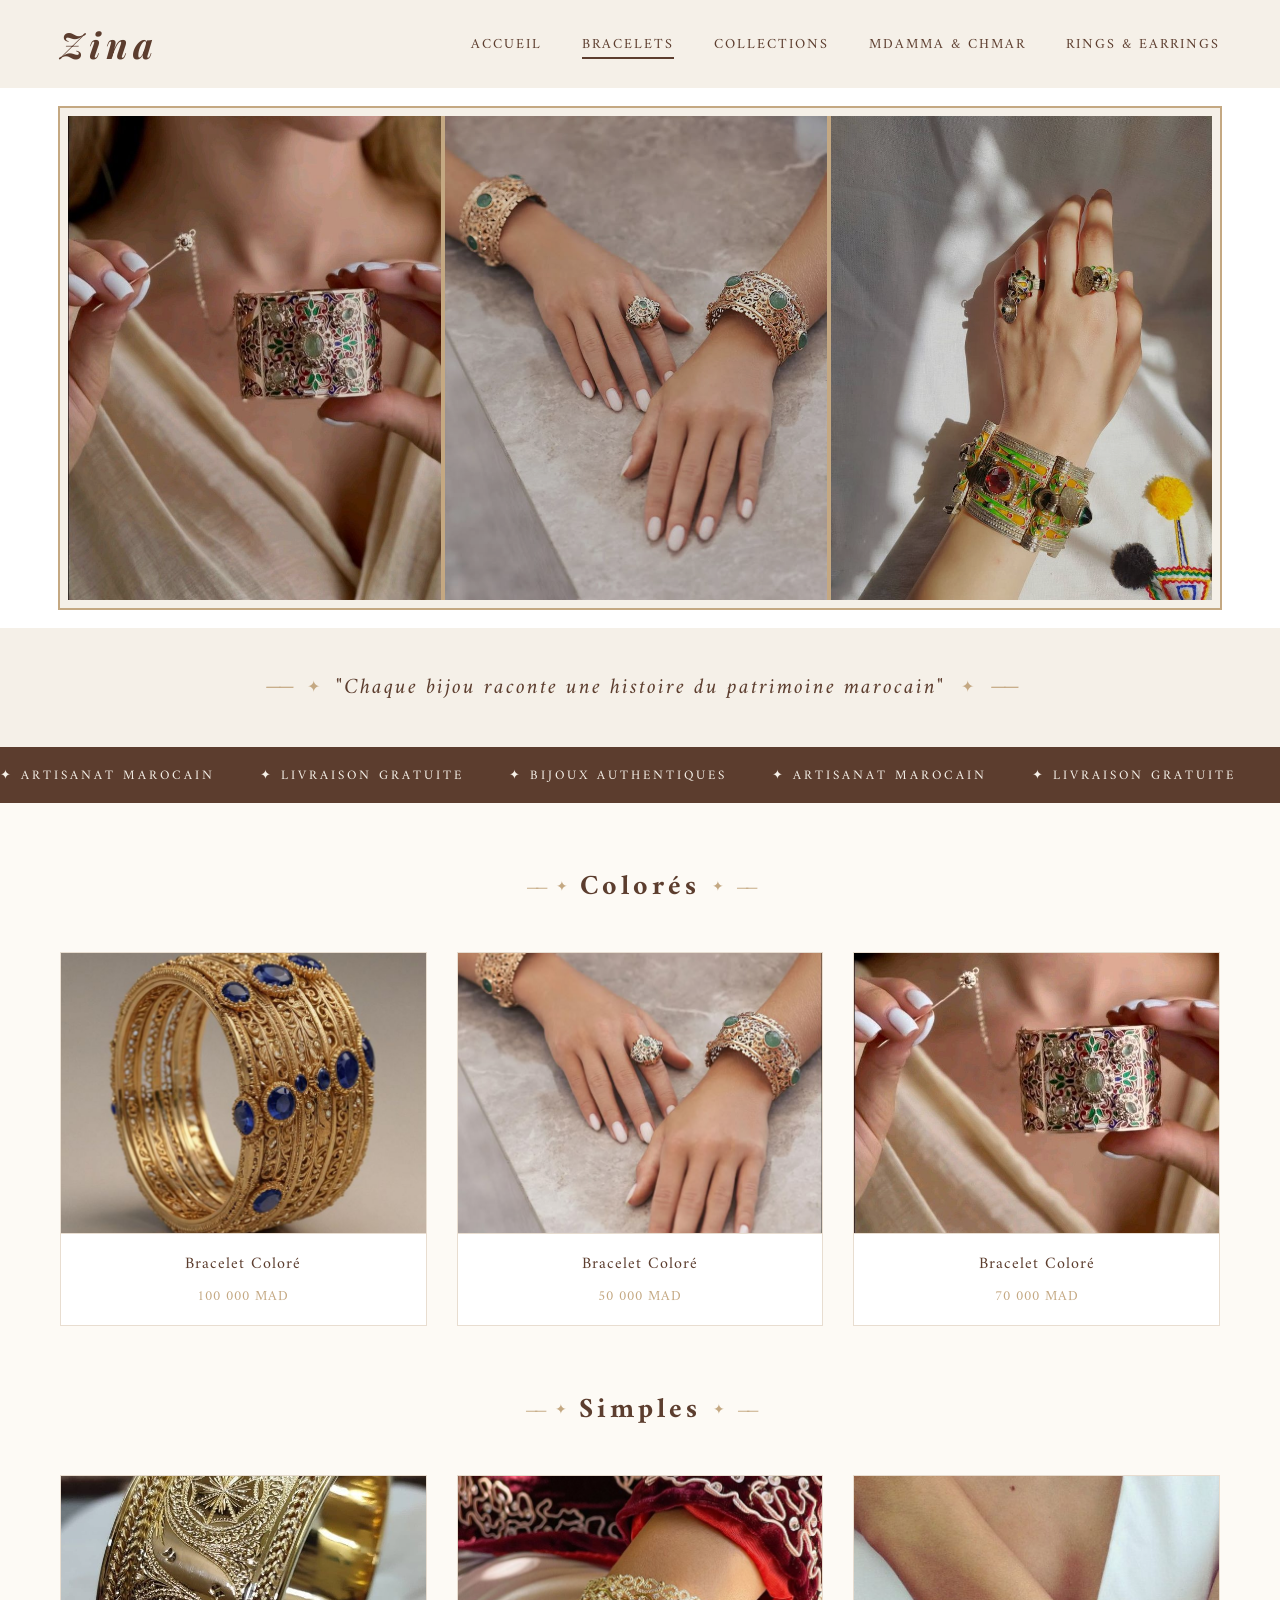
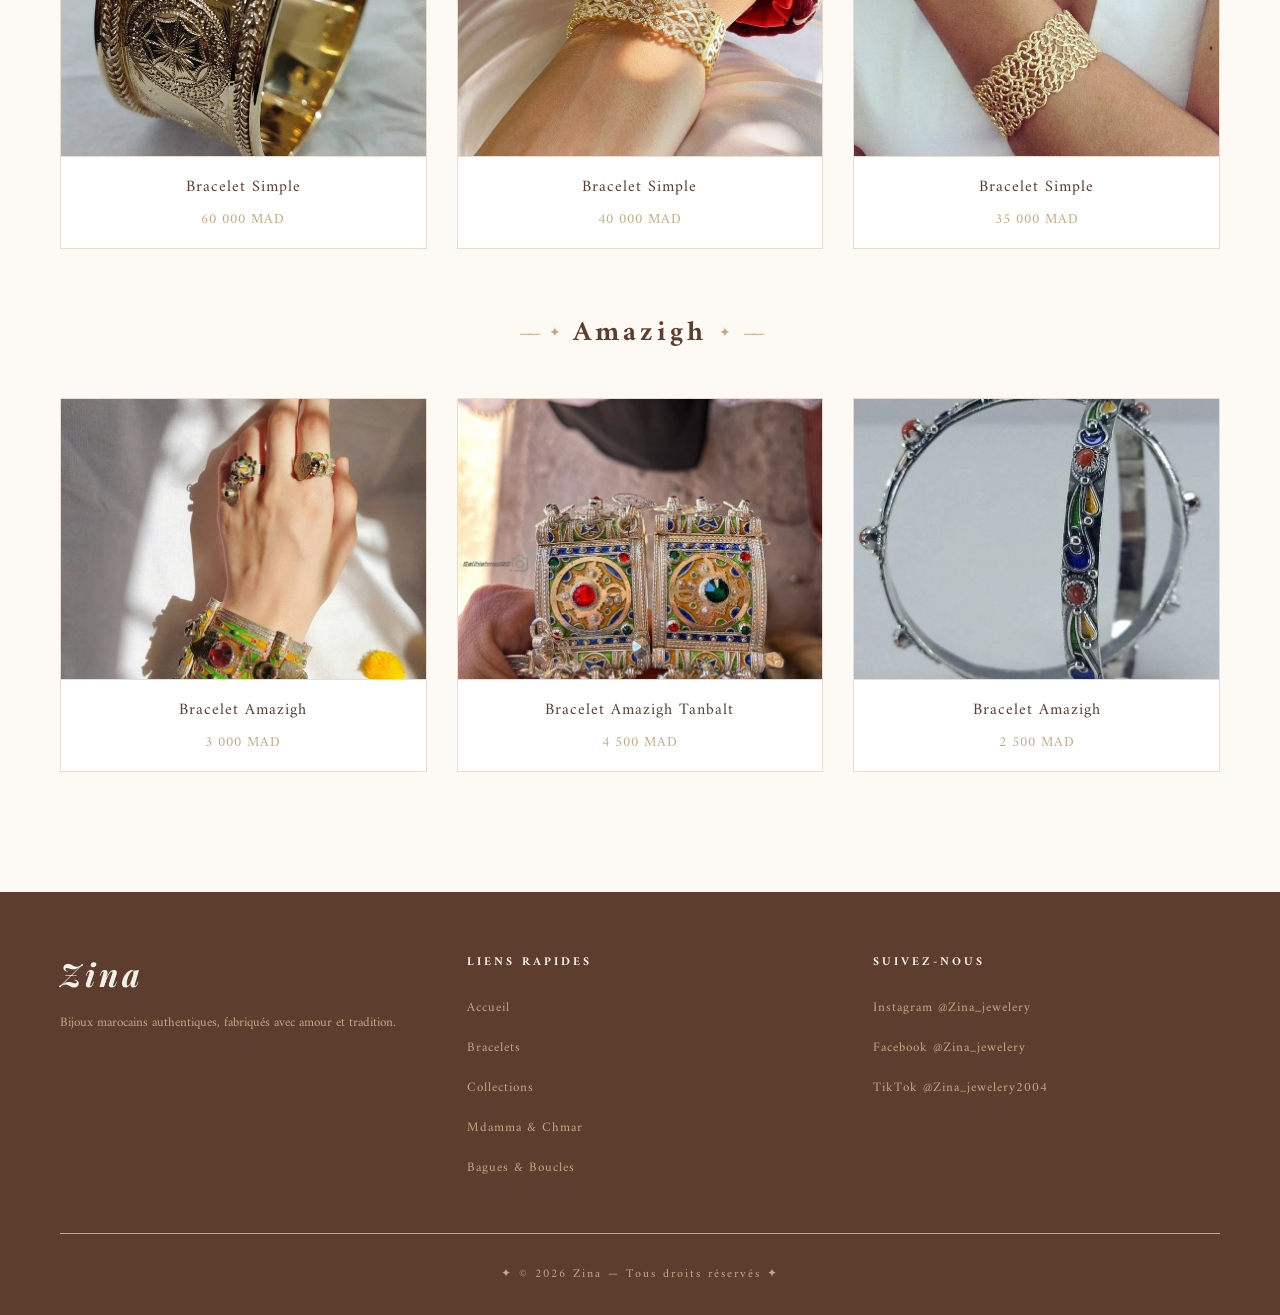
==== bracelets.html @ da48eedc "le javaScript ds un fishier et histoire modifiee" ====
<!DOCTYPE html>
<!-- langue de la page définie en français -->
<html lang="fr">
<head>
  <meta charset="UTF-8">
  <!-- permet à la page de s'adapter à la taille de l'écran -->
  <meta name="viewport" content="width=device-width, initial-scale=1.0">
  <title>Zina - Bracelets</title>

  <!-- ============================================
       GOOGLE FONTS
       on charge deux polices depuis internet :
       - Playfair Display : utilisée pour le logo "Zina" et les titres luxe
       - Amiri : utilisée pour les textes arabesques et citations
       doit être AVANT le style pour que les polices soient disponibles
  ============================================ -->
  <link href="https://fonts.googleapis.com/css2?family=Playfair+Display:ital@1&family=Amiri&display=swap" rel="stylesheet">
  <link rel="stylesheet" href="styles.css">
  <script src="JSShared.js"></script>
</head>

<body>

  <!-- ============================================
       HEADER - barre de navigation en haut
  ============================================ -->
  <header>
    <div class="logo">
      <h1>Zina</h1>
    </div>
    <nav>
      <ul>
        <li><a href="home.html">Accueil</a></li>
        <!-- class="active" souligne le lien de la page actuelle -->
        <li><a href="bracelets.html" class="active">Bracelets</a></li>
        <li><a href="sets.html">Collections</a></li>
        <li><a href="mdamma.html">Mdamma & Chmar</a></li>
        <li><a href="Rings&Earrings.html">Rings & Earrings</a></li>
      </ul>
    </nav>
  </header>

  <main>
    <!-- ============================================
         HERO - les 3 images côte à côte en bannière
    ============================================ -->
    <section class="hero">
      <img src="picsUsed/dblij1.jpg" alt="Bracelets dorés">
      <img src="picsUsed/Rafinity.jpg" alt="Bracelet émeraude">
      <img src="picsUsed/amazigh.jpg" alt="Bracelet coloré">
    </section>

    <!-- ============================================
         CITATION - texte élégant sous le hero
         structure : —— ✦ texte ✦ ——
    ============================================ -->
    <div class="citation">
      <span class="citation-ligne">——</span>
      <span class="citation-ornement">✦</span>
      <p class="citation-texte">"Chaque bijou raconte une histoire du patrimoine marocain"</p>
      <span class="citation-ornement">✦</span>
      <span class="citation-ligne">——</span>
    </div>

    <!-- ============================================
         BANDE DÉFILANTE - texte animé automatiquement
         le texte est répété 3 fois pour que la bande
         ne soit jamais vide pendant le défilement
    ============================================ -->
    <div class="bande">
      <div class="bande-contenu">
        <span>✦ Artisanat Marocain</span>
        <span>✦ Livraison Gratuite</span>
        <span>✦ Bijoux Authentiques</span>
        <span>✦ Artisanat Marocain</span>
        <span>✦ Livraison Gratuite</span>
        <span>✦ Bijoux Authentiques</span>
        <span>✦ Artisanat Marocain</span>
        <span>✦ Livraison Gratuite</span>
        <span>✦ Bijoux Authentiques</span>
      </div>
    </div>

    <!-- ============================================
         SECTION PRODUITS - grille de 3 catégories
    ============================================ -->
    <section class="produits">

      <!-- ==================
           CATEGORIE 1 - Colorés
      =================== -->
      <div class="categorie">
        <div class="categorie-titre">
          <span class="titre-ligne">——</span>
          <span class="titre-ornement">✦</span>
          <h2>Colorés</h2>
          <span class="titre-ornement">✦</span>
          <span class="titre-ligne">——</span>
        </div>
        <div class="grille">

          <!-- carte 1 : onclick appelle ouvrirModal() avec
               image, nom, prix, description, matière -->
          <div class="carte" onclick="ouvrirModal('picsUsed/dblijzrak.jpg', 'Bracelet Coloré', '100 000 MAD', 'Bracelet marocain traditionnel en or, orné de pierres colorées, fabriqué à la main par des artisans marocains.', 'Or 18K & Saphir')">
            <div class="carte-img-wrapper">
              <img src="picsUsed/dblijzrak.jpg" alt="Bracelet doré coloré">
              <!-- bouton caché qui apparaît au hover via CSS -->
              <button class="carte-btn" onclick="event.stopPropagation(); afficherNotification()">Ajouter au panier</button>
            </div>
            <div class="carte-info">
              <p class="carte-nom">Bracelet Coloré</p>
              <p class="carte-prix">100 000 MAD</p>
            </div>
          </div>

          <!-- carte 2 -->
          <div class="carte" onclick="ouvrirModal('picsUsed/Rafinity.jpg', 'Bracelet Coloré', '50 000 MAD', 'Bracelet raffiné aux couleurs vives, inspiré des traditions berbères du Maroc.', 'Or 18K & Saphir')">
            <div class="carte-img-wrapper">
              <img src="picsUsed/Rafinity.jpg" alt="Bracelet doré coloré">
              <button class="carte-btn" onclick="event.stopPropagation(); afficherNotification()">Ajouter au panier</button>
            </div>
            <div class="carte-info">
              <p class="carte-nom">Bracelet Coloré</p>
              <p class="carte-prix">50 000 MAD</p>
            </div>
          </div>

          <!-- carte 3 -->
          <div class="carte" onclick="ouvrirModal('picsUsed/dblij1.jpg', 'Bracelet Coloré', '70 000 MAD', 'Bracelet dblij coloré, pièce unique travaillée à la main avec des motifs floraux traditionnels.', 'Or 18K & Saphir')">
            <div class="carte-img-wrapper">
              <img src="picsUsed/dblij1.jpg" alt="Bracelet coloré">
              <button class="carte-btn" onclick="event.stopPropagation(); afficherNotification()">Ajouter au panier</button>
            </div>
            <div class="carte-info">
              <p class="carte-nom">Bracelet Coloré</p>
              <p class="carte-prix">70 000 MAD</p>
            </div>
          </div>

        </div>
      </div>

      <!-- ==================
           CATEGORIE 2 - Simples
      =================== -->
      <div class="categorie">
        <div class="categorie-titre">
          <span class="titre-ligne">——</span>
          <span class="titre-ornement">✦</span>
          <h2>Simples</h2>
          <span class="titre-ornement">✦</span>
          <span class="titre-ligne">——</span>
        </div>
        <div class="grille">

          <!-- carte 4 -->
          <div class="carte" onclick="ouvrirModal('picsUsed/dblijsfar.jpg', 'Bracelet Simple', '60 000 MAD', 'Bracelet simple en or jaune, élégant et discret, parfait pour toutes les occasions.', 'Or 18K')">
            <div class="carte-img-wrapper">
              <img src="picsUsed/dblijsfar.jpg" alt="Bracelet simple 1">
              <button class="carte-btn" onclick="event.stopPropagation(); afficherNotification()">Ajouter au panier</button>
            </div>
            <div class="carte-info">
              <p class="carte-nom">Bracelet Simple</p>
              <p class="carte-prix">60 000 MAD</p>
            </div>
          </div>

          <!-- carte 5 -->
          <div class="carte" onclick="ouvrirModal('picsUsed/DZ.jpg', 'Bracelet Simple', '40 000 MAD', 'Bracelet fin et raffiné, inspiré du style algéro-marocain traditionnel.', 'Or 18K')">
            <div class="carte-img-wrapper">
              <img src="picsUsed/DZ.jpg" alt="Bracelet simple 2">
              <button class="carte-btn" onclick="event.stopPropagation(); afficherNotification()">Ajouter au panier</button>
            </div>
            <div class="carte-info">
              <p class="carte-nom">Bracelet Simple</p>
              <p class="carte-prix">40 000 MAD</p>
            </div>
          </div>

          <!-- carte 6 -->
          <div class="carte" onclick="ouvrirModal('picsUsed/dblijsimple.jpg', 'Bracelet Simple', '35 000 MAD', 'Bracelet dblij simple, pureté et élégance, fabriqué en or massif.', 'Or 18K')">
            <div class="carte-img-wrapper">
              <img src="picsUsed/dblijsimple.jpg" alt="Bracelet simple 3">
              <button class="carte-btn" onclick="event.stopPropagation(); afficherNotification()">Ajouter au panier</button>
            </div>
            <div class="carte-info">
              <p class="carte-nom">Bracelet Simple</p>
              <p class="carte-prix">35 000 MAD</p>
            </div>
          </div>

        </div>
      </div>

      <!-- ==================
           CATEGORIE 3 - Amazigh
      =================== -->
      <div class="categorie">
        <div class="categorie-titre">
          <span class="titre-ligne">——</span>
          <span class="titre-ornement">✦</span>
          <h2>Amazigh</h2>
          <span class="titre-ornement">✦</span>
          <span class="titre-ligne">——</span>
        </div>
        <div class="grille">

          <!-- carte 7 -->
          <div class="carte" onclick="ouvrirModal('picsUsed/amazigh.jpg', 'Bracelet Amazigh', '3000 MAD', 'Bracelet amazigh authentique, symbole de la culture berbère, orné de gravures traditionnelles.', 'Argent & Corail')">
            <div class="carte-img-wrapper">
              <img src="picsUsed/amazigh.jpg" alt="Bracelet amazigh 1">
              <button class="carte-btn" onclick="event.stopPropagation(); afficherNotification()">Ajouter au panier</button>
            </div>
            <div class="carte-info">
              <p class="carte-nom">Bracelet Amazigh</p>
              <p class="carte-prix">3 000 MAD</p>
            </div>
          </div>

          <!-- carte 8 -->
          <div class="carte" onclick="ouvrirModal('picsUsed/tanbalt.jpg', 'Bracelet Amazigh Tanbalt', '4500 MAD', 'Tanbalt — bracelet berbère ancien, fabriqué en argent massif avec des motifs géométriques amazighs.', 'Argent Massif')">
            <div class="carte-img-wrapper">
              <img src="picsUsed/tanbalt.jpg" alt="Bracelet amazigh 2">
              <button class="carte-btn" onclick="event.stopPropagation(); afficherNotification()">Ajouter au panier</button>
            </div>
            <div class="carte-info">
              <p class="carte-nom">Bracelet Amazigh Tanbalt</p>
              <p class="carte-prix">4 500 MAD</p>
            </div>
          </div>

          <!-- carte 9 -->
          <div class="carte" onclick="ouvrirModal('picsUsed/dblihamazigh.jpg', 'Bracelet Amazigh', '2500 MAD', 'Bracelet dblij amazigh, mélange unique entre le style dblij et les motifs berbères traditionnels.', 'Argent & Or')">
            <div class="carte-img-wrapper">
              <img src="picsUsed/dblihamazigh.jpg" alt="Bracelet amazigh 3">
              <button class="carte-btn" onclick="event.stopPropagation(); afficherNotification()">Ajouter au panier</button>
            </div>
            <div class="carte-info">
              <p class="carte-nom">Bracelet Amazigh</p>
              <p class="carte-prix">2 500 MAD</p>
            </div>
          </div>

        </div>
      </div>

    </section>

  </main>

  <!-- ============================================
       FOOTER - pied de page avec 3 colonnes
  ============================================ -->
  <footer>
    <div class="footer-principal">

      <!-- colonne 1 : logo + description -->
      <div class="footer-col">
        <h3 class="footer-logo">Zina</h3>
        <p class="footer-desc">Bijoux marocains authentiques, fabriqués avec amour et tradition.</p>
      </div>

      <!-- colonne 2 : liens rapides vers les pages -->
      <div class="footer-col">
        <h4 class="footer-titre-col">Liens Rapides</h4>
        <ul class="footer-liens">
          <li><a href="index.html">Accueil</a></li>
          <li><a href="bracelets.html">Bracelets</a></li>
          <li><a href="sets.html">Collections</a></li>
          <li><a href="mdamma.html">Mdamma & Chmar</a></li>
          <li><a href="rings.html">Bagues & Boucles</a></li>
        </ul>
      </div>

      <!-- colonne 3 : réseaux sociaux -->
      <div class="footer-col">
        <h4 class="footer-titre-col">Suivez-Nous</h4>
        <ul class="footer-liens">
          <li><a href="#">Instagram @Zina_jewelery</a></li>
          <li><a href="#">Facebook @Zina_jewelery</a></li>
          <li><a href="#">TikTok @Zina_jewelery2004</a></li>
        </ul>
      </div>

    </div>
    <!-- ligne décorative dorée -->
    <div class="footer-ligne"></div>
    <div class="footer-copyright">
      <p>✦ © 2026 Zina — Tous droits réservés ✦</p>
    </div>
  </footer>

  <!-- ============================================
       MODAL - fenêtre popup détail produit
       clique sur le fond = ferme le modal
       clique sur la boite = ne ferme pas (stopPropagation)
  ============================================ -->
  <div class="modal-fond" id="modal" onclick="fermerModal()">
    <div class="modal-boite" onclick="event.stopPropagation()">

      <!-- bouton fermer en haut à droite -->
      <button class="modal-fermer" onclick="fermerModal()">✕</button>

      <!-- image du produit - src rempli par JavaScript -->
      <div class="modal-img-wrapper">
        <img id="modal-img" src="" alt="produit">
      </div>

      <!-- infos du produit - contenu rempli par JavaScript -->
      <div class="modal-info">
        <h3 id="modal-nom"></h3>
        <div>
          <p class="modal-label">Prix</p>
          <p id="modal-prix"></p>
        </div>
        <div class="modal-about">
          <span></span>
          ✦ À propos de ce bijou ✦
          <span></span>
        </div>
        <p id="modal-desc"></p>
        <p id="modal-matiere"></p>
        <!-- onclick appelle afficherNotification() -->
        <button class="modal-btn" onclick="afficherNotification()">Ajouter au panier</button>
      </div>

    </div>
  </div>

  <!-- ============================================
       BOUTON SCROLL TO TOP
       apparaît quand on descend de 300px
  ============================================ -->
  <button class="scroll-top" id="scrollTop" onclick="allerEnHaut()">↑</button>

  <!-- ============================================
       NOTIFICATION AJOUT AU PANIER
       apparaît quand on clique sur Ajouter au panier
  ============================================ -->
  <div class="notification" id="notification">
    <span>✦ Ajouté au panier avec succès ✦</span>
  </div>

</body>
</html>
---- styles.css ----
/* ============================================
     RESET GLOBAL
     supprime les marges et paddings par défaut
     de tous les navigateurs
  ============================================ */
  * {
    box-sizing: border-box; /* taille des éléments plus logique */
    margin: 0;
    padding: 0;
  }

  /* ============================================
     BODY - style global de la page
  ============================================ */
  body {
    font-family: 'Amiri', serif;
    background-color: #FDFAF5; /* blanc légèrement beige */
  }

  /* ============================================
     HEADER - barre de navigation principale
     display:flex met le logo à gauche et le nav à droite
     sur la même ligne horizontale
  ============================================ */
  header {
    background-color: #F5F0E8; /* beige crème inspiré du moodboard */
    display: flex;              /* aligne les enfants en ligne */
    justify-content: space-between; /* logo à gauche, nav à droite */
    align-items: center;        /* centre verticalement logo et nav */
    padding: 20px 60px;         /* 20px haut/bas, 60px gauche/droite */
    gap: 60px;                  /* espace minimum entre logo et nav */
  }

  /* ============================================
     LOGO - le nom "Zina" en haut à gauche
     Playfair Display italic donne un look luxe et classique
  ============================================ */
  .logo h1 {
    font-family: 'Playfair Display', serif; /* police luxe avec empattements */
    font-style: italic;                     /* italique pour l'élégance */
    font-size: 36px;
    letter-spacing: 5px;  /* espace entre les lettres */
    color: #5C3D2E;       /* brun noyer - couleur principale du site */
    margin: 0;            /* supprime la marge par défaut du h1 */
  }

  /* ============================================
     NAV - liste des liens de navigation
     display:flex transforme la liste verticale en ligne horizontale
  ============================================ */
  nav ul {
    list-style: none; /* supprime les puces de la liste */
    display: flex;    /* met les liens côte à côte */
    gap: 40px;        /* espace entre chaque lien */
    margin: 0;
    padding: 0;
  }

  /* ============================================
     LIENS DE NAVIGATION - style de chaque lien
  ============================================ */
  nav ul li a {
    text-decoration: none;     /* supprime le soulignement par défaut */
    color: #5C3D2E;            /* brun noyer comme le logo */
    font-size: 14px;
    letter-spacing: 2px;       /* légèrement espacé pour un look raffiné */
    text-transform: uppercase; /* met les lettres en majuscules */
  }

  /* ============================================
     HOVER NAV - effet au survol d'un lien
     :hover s'active quand la souris est sur l'élément
  ============================================ */
  nav ul li a:hover {
    color: #C4A882; /* devient doré/caramel au survol */
  }

  /* ============================================
     ACTIVE NAV - style du lien de la page actuelle
     la classe "active" est ajoutée manuellement en HTML
     sur le lien correspondant à la page ouverte
  ============================================ */
  nav ul li a.active {
    border-bottom: 2px solid #5C3D2E; /* ligne sous le lien actif */
  }

  /* ============================================
     HERO - section des 3 images en haut de page
     display:flex met les 3 images côte à côte
     overflow:hidden cache ce qui dépasse (utile pour le zoom)
  ============================================ */
  .hero {
    display: flex;             /* images côte à côte */
    height: 500px;             /* hauteur fixe du hero */
    overflow: hidden;          /* cache ce qui dépasse lors du zoom */
    border: 8px solid #F5F0E8; /* cadre beige autour des images */
    outline: 2px solid #C4A882;/* deuxième cadre doré à l'extérieur */
    margin: 20px 60px;         /* espace autour du hero */
    gap: 4px;                  /* petit espace entre les images */
    background-color: #C4A882; /* le gap prend la couleur dorée */
  }

  /* ============================================
     IMAGES DU HERO - chaque image individuellement
     object-fit:cover recadre sans déformer
  ============================================ */
  .hero img {
    width: 33.33%;        /* chaque image prend 1/3 de la largeur */
    height: 100%;         /* prend toute la hauteur du hero */
    object-fit: cover;    /* recadre l'image sans la déformer */
    filter: brightness(0.85); /* légèrement assombrie par défaut */
    transition: transform 0.5s ease, filter 0.5s ease; /* animation douce */
  }

  /* ============================================
     HOVER IMAGES HERO - effet au survol
     scale(1.05) = zoom de 5%
     brightness(1.1) = légèrement plus lumineuse
  ============================================ */
  .hero img:hover {
    transform: scale(1.05);  /* zoom léger */
    filter: brightness(1.1); /* s'éclaircit */
  }

  /* ============================================
     CITATION - bande de texte sous le hero
     display:flex centre tout horizontalement
  ============================================ */
  .citation {
    display: flex;
    align-items: center;      /* centre verticalement */
    justify-content: center;  /* centre horizontalement */
    gap: 16px;                /* espace entre ornements et texte */
    padding: 40px 60px;
    background-color: #F5F0E8; /* même beige que le header */
  }

  /* ============================================
     TEXTE DE LA CITATION
     Amiri italic donne un aspect calligraphique élégant
  ============================================ */
  .citation-texte {
    font-family: 'Amiri', serif; /* police arabesque */
    font-size: 22px;
    color: #5C3D2E;
    font-style: italic;
    letter-spacing: 2px;
    margin: 0;
  }

  /* ============================================
     ORNEMENTS ✦ - les étoiles décoratives
  ============================================ */
  .citation-ornement {
    color: #C4A882; /* doré */
    font-size: 16px;
  }

  /* ============================================
     LIGNES —— - les tirets de chaque côté
     letter-spacing négatif resserre les tirets
  ============================================ */
  .citation-ligne {
    color: #C4A882;
    font-size: 20px;
    letter-spacing: -4px; /* resserre les tirets pour former une ligne */
  }

  /* ============================================
     BANDE DÉFILANTE - texte qui bouge automatiquement
     overflow:hidden cache le texte qui sort du conteneur
     white-space:nowrap empêche le texte de passer à la ligne
  ============================================ */
  .bande {
    background-color: #5C3D2E; /* fond brun noyer */
    padding: 14px 0;
    overflow: hidden;           /* cache ce qui dépasse à gauche/droite */
    white-space: nowrap;        /* garde tout sur une seule ligne */
  }

  /* ============================================
     CONTENU DE LA BANDE
     animation:defiler appelle le @keyframes défini plus bas
     20s = durée d'un cycle complet
     linear = vitesse constante
     infinite = répète indéfiniment
  ============================================ */
  .bande-contenu {
    display: inline-block;
    animation: defiler 20s linear infinite;
  }

  /* ============================================
     TEXTES DE LA BANDE - chaque span individuel
  ============================================ */
  .bande-contenu span {
    color: #F5F0E8;       /* beige crème */
    font-size: 13px;
    letter-spacing: 3px;
    text-transform: uppercase;
    margin-right: 40px;   /* espace entre les textes */
  }

  /* ============================================
     ANIMATION DÉFILEMENT
     translateX déplace horizontalement
     0% = position de départ
     100% = position finale à gauche (-50%)
     on répète le texte 3x en HTML pour que ce soit sans fin
  ============================================ */
  @keyframes defiler {
    0%   { transform: translateX(0); }
    100% { transform: translateX(-50%); }
  }

  /* ============================================
     SECTION PRODUITS - conteneur de toutes les catégories
  ============================================ */
  .produits {
    padding: 60px;
    background-color: #FDFAF5; /* blanc légèrement beige */
  }

  /* ============================================
     CATEGORIE - chaque groupe (Colorés, Simples, Amazigh)
  ============================================ */
  .categorie {
    margin-bottom: 60px; /* espace entre les catégories */
  }

  /* ============================================
     TITRE CATEGORIE - ——✦ Colorés ✦——
     display:flex centre le titre avec les ornements
  ============================================ */
  .categorie-titre {
    display: flex;
    align-items: center;
    justify-content: center;
    gap: 12px;
    margin-bottom: 40px;
  }

  .categorie-titre h2 {
    font-family: 'Amiri', serif;
    font-size: 28px;
    color: #5C3D2E;
    letter-spacing: 4px;
    margin: 0;
  }

  /* petits ornements et lignes du titre catégorie */
  .titre-ornement { color: #C4A882; font-size: 14px; }
  .titre-ligne    { color: #C4A882; letter-spacing: -4px; }

  /* ============================================
     GRILLE - disposition des cartes produits
     display:grid avec repeat(3,1fr) = 3 colonnes égales
     gap = espace entre les cartes
  ============================================ */
  .grille {
    display: grid;
    grid-template-columns: repeat(3, 1fr); /* 3 colonnes de taille égale */
    gap: 30px;                             /* espace entre les cartes */
  }

  /* ============================================
     CARTE - chaque produit individuellement
     cursor:pointer montre que c'est cliquable
     transition prépare l'animation hover
  ============================================ */
  .carte {
    background-color: #ffffff;
    border: 1px solid #E8DDD0;   /* bordure beige subtile */
    transition: transform 0.3s ease, box-shadow 0.3s ease;
    cursor: pointer;             /* curseur main = indique que c'est cliquable */
  }

  /* ============================================
     HOVER CARTE - la carte monte légèrement
     translateY(-8px) déplace vers le haut de 8px
     box-shadow ajoute une ombre douce
  ============================================ */
  .carte:hover {
    transform: translateY(-8px); /* monte de 8px */
    box-shadow: 0 10px 30px rgba(92, 61, 46, 0.1); /* ombre brun douce */
  }

  /* ============================================
     WRAPPER IMAGE DE LA CARTE
     position:relative permet de positionner le bouton
     par rapport à ce conteneur
     overflow:hidden cache le dépassement du zoom
  ============================================ */
  .carte-img-wrapper {
    position: relative; /* référence pour le bouton absolu */
    overflow: hidden;   /* cache le zoom qui déborde */
    height: 280px;      /* hauteur fixe pour uniformiser */
  }

  /* ============================================
     IMAGE DE LA CARTE
  ============================================ */
  .carte-img-wrapper img {
    width: 100%;
    height: 100%;
    object-fit: cover;               /* recadre sans déformer */
    transition: transform 0.5s ease; /* prépare l'animation zoom */
  }

  /* ============================================
     HOVER IMAGE - zoom quand on survole la carte
     .carte:hover cible la carte parente
     .carte-img-wrapper img cible l'image enfant
  ============================================ */
  .carte:hover .carte-img-wrapper img {
    transform: scale(1.05); /* zoom de 5% */
  }

  /* ============================================
     BOUTON AJOUTER AU PANIER - caché par défaut
     position:absolute le place par rapport au wrapper
     bottom:-50px = caché en dessous de l'image
     transition anime le glissement vers le haut
  ============================================ */
  .carte-btn {
    position: absolute;
    bottom: -50px;       /* caché sous l'image par défaut */
    left: 0;
    width: 100%;
    padding: 14px;
    background-color: #5C3D2E;
    color: #F5F0E8;
    border: none;
    font-size: 12px;
    letter-spacing: 2px;
    text-transform: uppercase;
    cursor: pointer;
    transition: bottom 0.3s ease; /* anime le mouvement bas → haut */
  }

  /* ============================================
     HOVER BOUTON - apparaît quand on survole la CARTE
     bottom:0 = remonte jusqu'en bas de l'image
  ============================================ */
  .carte:hover .carte-btn {
    bottom: 0; /* remonte et devient visible */
  }

  /* ============================================
     HOVER BOUTON DIRECT - couleur change
     quand la souris est directement sur le bouton
  ============================================ */
  .carte-btn:hover {
    background-color: #C4A882; /* devient doré */
  }

  /* ============================================
     INFOS DE LA CARTE - zone nom et prix
  ============================================ */
  .carte-info {
    padding: 16px;
    text-align: center;
    border-top: 1px solid #E8DDD0; /* ligne séparatrice */
  }

  .carte-nom {
    font-family: 'Amiri', serif;
    font-size: 16px;
    color: #5C3D2E;
    margin: 0 0 6px 0;
    letter-spacing: 1px;
  }

  .carte-prix {
    font-size: 14px;
    color: #C4A882; /* doré pour le prix */
    margin: 0;
    letter-spacing: 1px;
  }

  /* ============================================
     FOOTER - pied de page
     display:grid avec 3 colonnes égales
  ============================================ */
  footer {
    background-color: #5C3D2E; /* fond brun noyer */
    padding: 60px 60px 30px;
  }

  .footer-principal {
    display: grid;
    grid-template-columns: repeat(3, 1fr); /* 3 colonnes égales */
    gap: 60px;
    margin-bottom: 40px;
  }

  /* logo dans le footer - même style que le header */
  .footer-logo {
    font-family: 'Playfair Display', serif;
    font-style: italic;
    font-size: 32px;
    color: #F5F0E8;
    letter-spacing: 4px;
    margin: 0 0 16px 0;
  }

  .footer-desc {
    font-size: 13px;
    color: #C4A882; /* doré */
    line-height: 1.8;
    margin: 0;
  }

  /* titres des colonnes du footer */
  .footer-titre-col {
    font-size: 12px;
    color: #F5F0E8;
    letter-spacing: 3px;
    text-transform: uppercase;
    margin: 0 0 20px 0;
  }

  /* liste des liens dans le footer */
  .footer-liens { list-style: none; padding: 0; margin: 0; }
  .footer-liens li { margin-bottom: 12px; }

  .footer-liens a {
    text-decoration: none;
    color: #C4A882;
    font-size: 13px;
    letter-spacing: 1px;
    transition: color 0.3s ease; /* animation douce au survol */
  }

  /* lien footer devient beige au survol */
  .footer-liens a:hover { color: #F5F0E8; }

  /* ligne décorative dorée entre le contenu et le copyright */
  .footer-ligne {
    border-top: 1px solid #C4A882;
    margin-bottom: 30px;
  }

  .footer-copyright { text-align: center; }

  .footer-copyright p {
    font-size: 12px;
    color: #C4A882;
    letter-spacing: 2px;
  }

  /* ============================================
     MODAL FOND - fond sombre qui couvre toute la page
     position:fixed reste en place même si on scrolle
     z-index:1000 s'affiche au dessus de tout
     display:none = caché par défaut
     devient display:flex quand on ajoute la classe "actif"
  ============================================ */
  .modal-fond {
    display: none;
    position: fixed;
    top: 0;
    left: 0;
    width: 100%;
    height: 100%;
    background-color: rgba(0, 0, 0, 0.7);
    z-index: 1000;
    align-items: center;
    justify-content: center;
  }

  /* quand la classe "actif" est ajoutée par JavaScript,
     le modal devient visible (display:flex) */
  .modal-fond.actif { display: flex; }

  /* ============================================
     MODAL BOITE - la fenêtre blanche au centre
     display:flex met l'image à gauche et le texte à droite
     position:relative pour le bouton fermer absolu
  ============================================ */
  .modal-boite {
    background-color: #FDFAF5;
    width: 800px;
    max-width: 90%;
    display: flex;
    position: relative;
    border: 1px solid #C4A882;
    outline: 4px solid #F5F0E8;
  }

  /* ============================================
     BOUTON FERMER ✕ - positionné en haut à droite
     position:absolute par rapport à .modal-boite
  ============================================ */
  .modal-fermer {
    position: absolute;
    top: 12px;
    right: 16px;
    background: none;
    border: none;
    font-size: 20px;
    color: #5C3D2E;
    cursor: pointer;
    font-family: 'Amiri', serif;
  }

  .modal-fermer:hover { color: #C4A882; }

  /* ============================================
     IMAGE DU MODAL - moitié gauche de la fenêtre
  ============================================ */
  .modal-img-wrapper {
    width: 50%;
    height: 450px;
  }

  .modal-img-wrapper img {
    width: 100%;
    height: 100%;
    object-fit: cover;
  }

  /* ============================================
     INFOS DU MODAL - moitié droite de la fenêtre
     display:flex column empile les éléments verticalement
     justify-content:center centre verticalement
  ============================================ */
  .modal-info {
    width: 50%;
    padding: 50px 40px;
    display: flex;
    flex-direction: column;
    justify-content: center;
    gap: 20px;
  }

  /* ============================================
     NOM DU PRODUIT DANS LE MODAL
     même style que le logo Zina (Playfair italic)
     border-bottom ajoute une ligne décorative sous le nom
  ============================================ */
  #modal-nom {
    font-family: 'Playfair Display', serif;
    font-style: italic;
    font-size: 30px;
    color: #5C3D2E;
    letter-spacing: 3px;
    margin: 0;
    padding-bottom: 16px;
    border-bottom: 1px solid #C4A882;
  }

  /* petit label "PRIX" au dessus du prix */
  .modal-label {
    font-size: 10px;
    color: #C4A882;
    letter-spacing: 3px;
    text-transform: uppercase;
    margin: 0;
  }

  /* prix du produit dans le modal */
  #modal-prix {
    font-family: 'Amiri', serif;
    font-size: 22px;
    color: #5C3D2E;
    margin: 0;
    letter-spacing: 2px;
  }

  /* ============================================
     À PROPOS DE CE BIJOU - titre décoratif
     les deux span vides avec flex:1 et border-top
     créent les lignes de chaque côté du texte
  ============================================ */
  .modal-about {
    display: flex;
    align-items: center;
    gap: 8px;
    font-size: 10px;
    color: #C4A882;
    letter-spacing: 3px;
    text-transform: uppercase;
  }

  /* les lignes de chaque côté du titre */
  .modal-about span {
    flex: 1;
    border-top: 1px solid #C4A882;
  }

  /* ============================================
     DESCRIPTION DU PRODUIT
     même style que le logo (Playfair italic)
  ============================================ */
  #modal-desc {
    font-family: 'Playfair Display', serif;
    font-style: italic;
    font-size: 15px;
    color: #8B6347;
    line-height: 1.9;
    margin: 0;
    letter-spacing: 1px;
  }

  /* matière du produit */
  #modal-matiere {
    font-size: 12px;
    color: #C4A882;
    letter-spacing: 2px;
    text-transform: uppercase;
    margin: 0;
  }

  /* ============================================
     BOUTON AJOUTER AU PANIER DU MODAL
     ::before et ::after ajoutent les ✦ de chaque côté
  ============================================ */
  .modal-btn {
    padding: 14px;
    background-color: #5C3D2E;
    color: #F5F0E8;
    border: none;
    font-size: 11px;
    letter-spacing: 4px;
    text-transform: uppercase;
    cursor: pointer;
    transition: background-color 0.3s ease;
    font-family: 'Amiri', serif;
  }

  .modal-btn::before { content: "✦  "; color: #C4A882; }
  .modal-btn::after  { content: "  ✦"; color: #C4A882; }
  .modal-btn:hover { background-color: #C4A882; }

  /* ============================================
     BOUTON SCROLL TO TOP
     position:fixed reste visible pendant le scroll
     opacity:0 = invisible par défaut
     devient visible quand la classe "visible" est ajoutée
  ============================================ */
  .scroll-top {
    position: fixed;
    bottom: 40px;
    right: 40px;
    width: 45px;
    height: 45px;
    background-color: #5C3D2E;
    color: #F5F0E8;
    border: 1px solid #C4A882;
    font-size: 20px;
    cursor: pointer;
    opacity: 0;              /* invisible par défaut */
    transition: opacity 0.3s ease, background-color 0.3s ease;
    z-index: 999;
  }

  /* bouton visible quand la classe "visible" est ajoutée */
  .scroll-top.visible { opacity: 1; }
  .scroll-top:hover { background-color: #C4A882; }

  /* ============================================
     NOTIFICATION AJOUT AU PANIER
     apparaît en bas à gauche pendant 3 secondes
  ============================================ */
  .notification {
    position: fixed;
    bottom: 40px;
    left: 40px;
    background-color: #5C3D2E;
    color: #F5F0E8;
    padding: 14px 24px;
    border: 1px solid #C4A882;
    font-family: 'Amiri', serif;
    font-size: 14px;
    letter-spacing: 2px;
    opacity: 0;              /* invisible par défaut */
    transition: opacity 0.4s ease;
    z-index: 999;
  }

  /* notification visible quand la classe "visible" est ajoutée */
  .notification.visible { opacity: 1; }

/* CSS about the function filter (javascript) */


body {
    background-color: #ffffff;
    color: #333;
    transition: 0.3s; 
}


body.dark-theme {
    background-color: #1a1a1a; 
    color: #f4f4f4; 
}

body.dark-theme .carte {
    background-color: #2d2d2d;
    border: 1px solid #444;
}

body.dark-theme .carte-nom, 
body.dark-theme .carte-prix {
    color: #ffca28; 
}


/* CSS about the function filter (javascript) */


.carte {
    transition: transform 0.3s ease, opacity 0.3s ease;
}

.filter-buttons {
    text-align: center;
    margin-bottom: 20px;
}

.filter-btn {
    background-color: #d4af37; 
    color: white;
    border: none;
    padding: 10px 20px;
    margin: 5px;
    cursor: pointer;
    border-radius: 5px;
}

.filter-btn:hover {
    background-color: #b8860b;
}
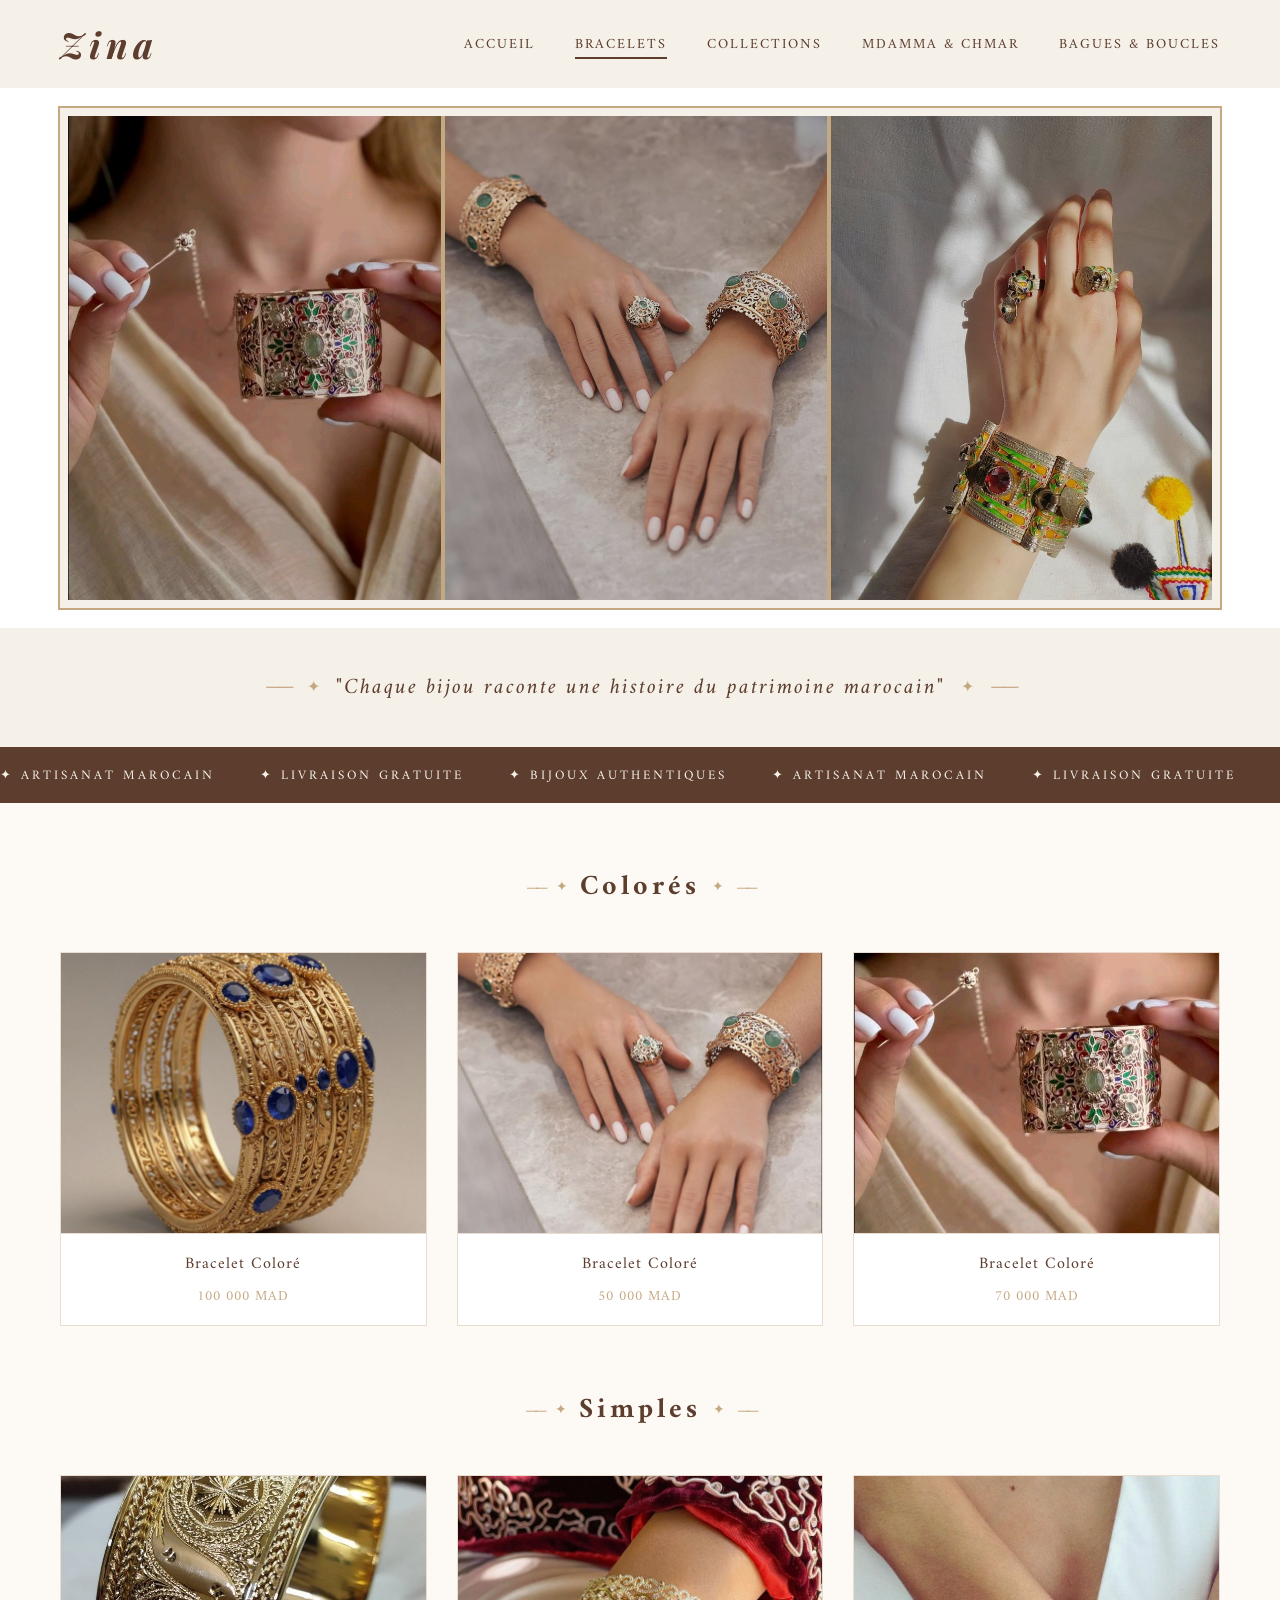
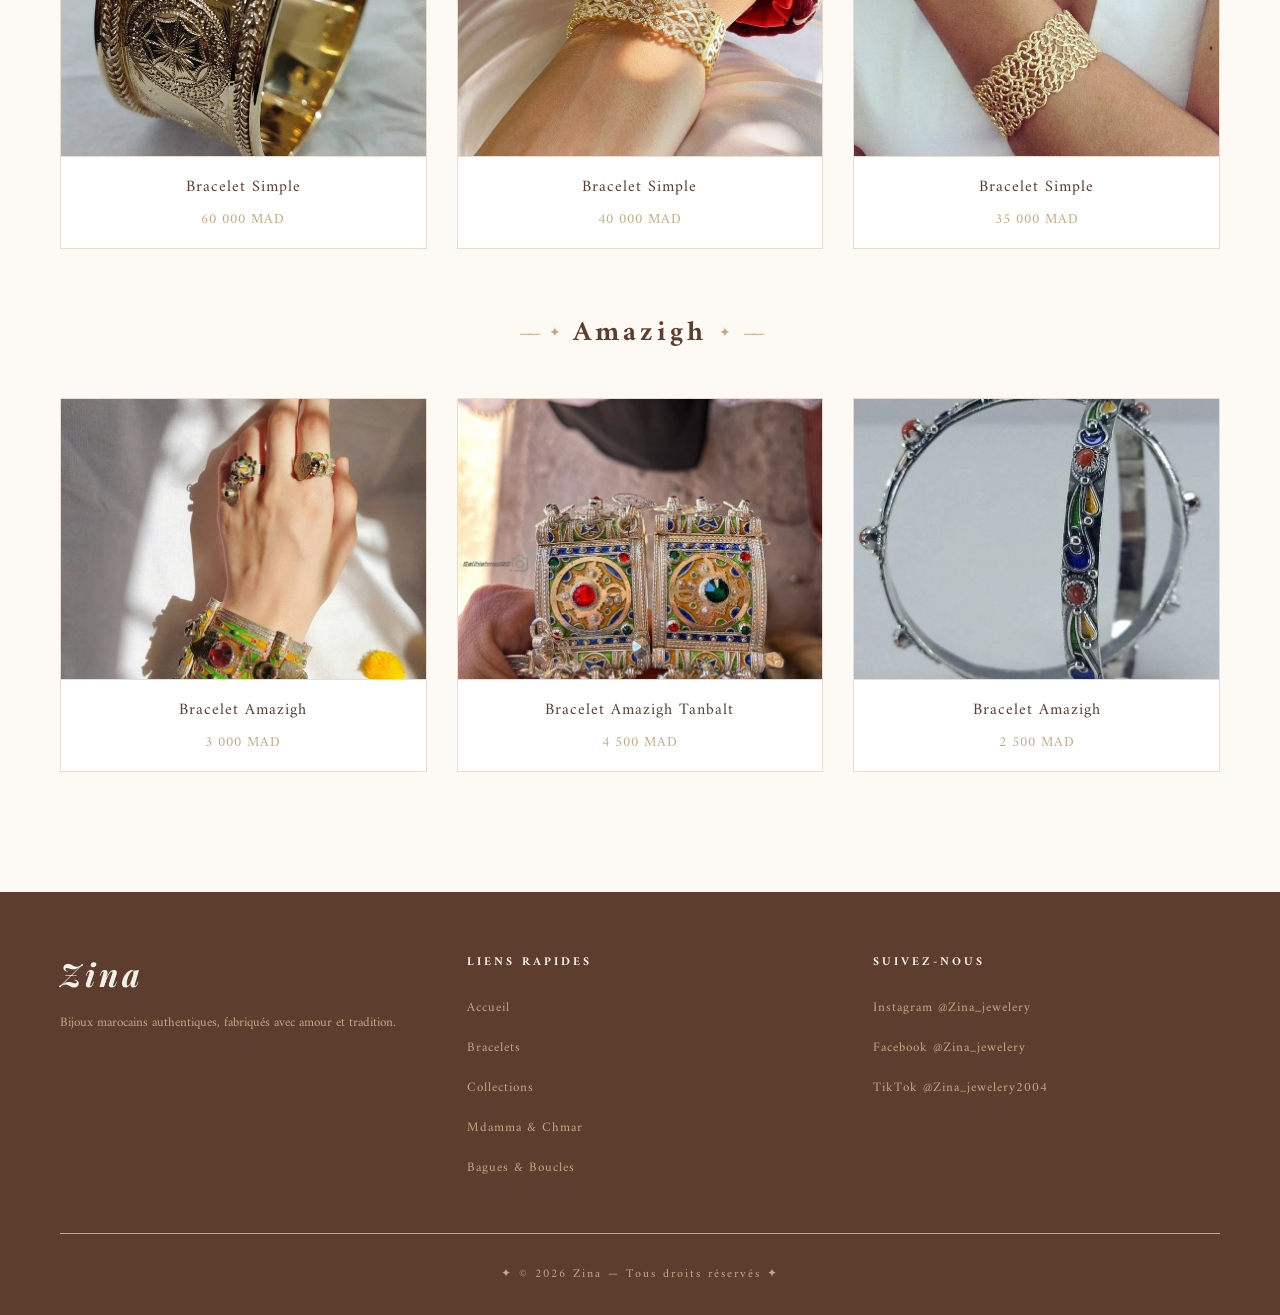
==== commit 05ce553c: "modifctions" ====
--- a/bracelets.html
+++ b/bracelets.html
@@ -35,7 +35,7 @@
         <li><a href="bracelets.html" class="active">Bracelets</a></li>
         <li><a href="sets.html">Collections</a></li>
         <li><a href="mdamma.html">Mdamma & Chmar</a></li>
-        <li><a href="Rings&Earrings.html">Rings & Earrings</a></li>
+        <li><a href="Rings&Earrings.html">Bagues & Boucles</a></li>
       </ul>
     </nav>
   </header>
@@ -264,11 +264,11 @@
       <div class="footer-col">
         <h4 class="footer-titre-col">Liens Rapides</h4>
         <ul class="footer-liens">
-          <li><a href="index.html">Accueil</a></li>
+          <li><a href="home.html">Accueil</a></li>
           <li><a href="bracelets.html">Bracelets</a></li>
           <li><a href="sets.html">Collections</a></li>
           <li><a href="mdamma.html">Mdamma & Chmar</a></li>
-          <li><a href="rings.html">Bagues & Boucles</a></li>
+          <li><a href="Rings&Earrings.html">Bagues & Boucles</a></li>
         </ul>
       </div>
 
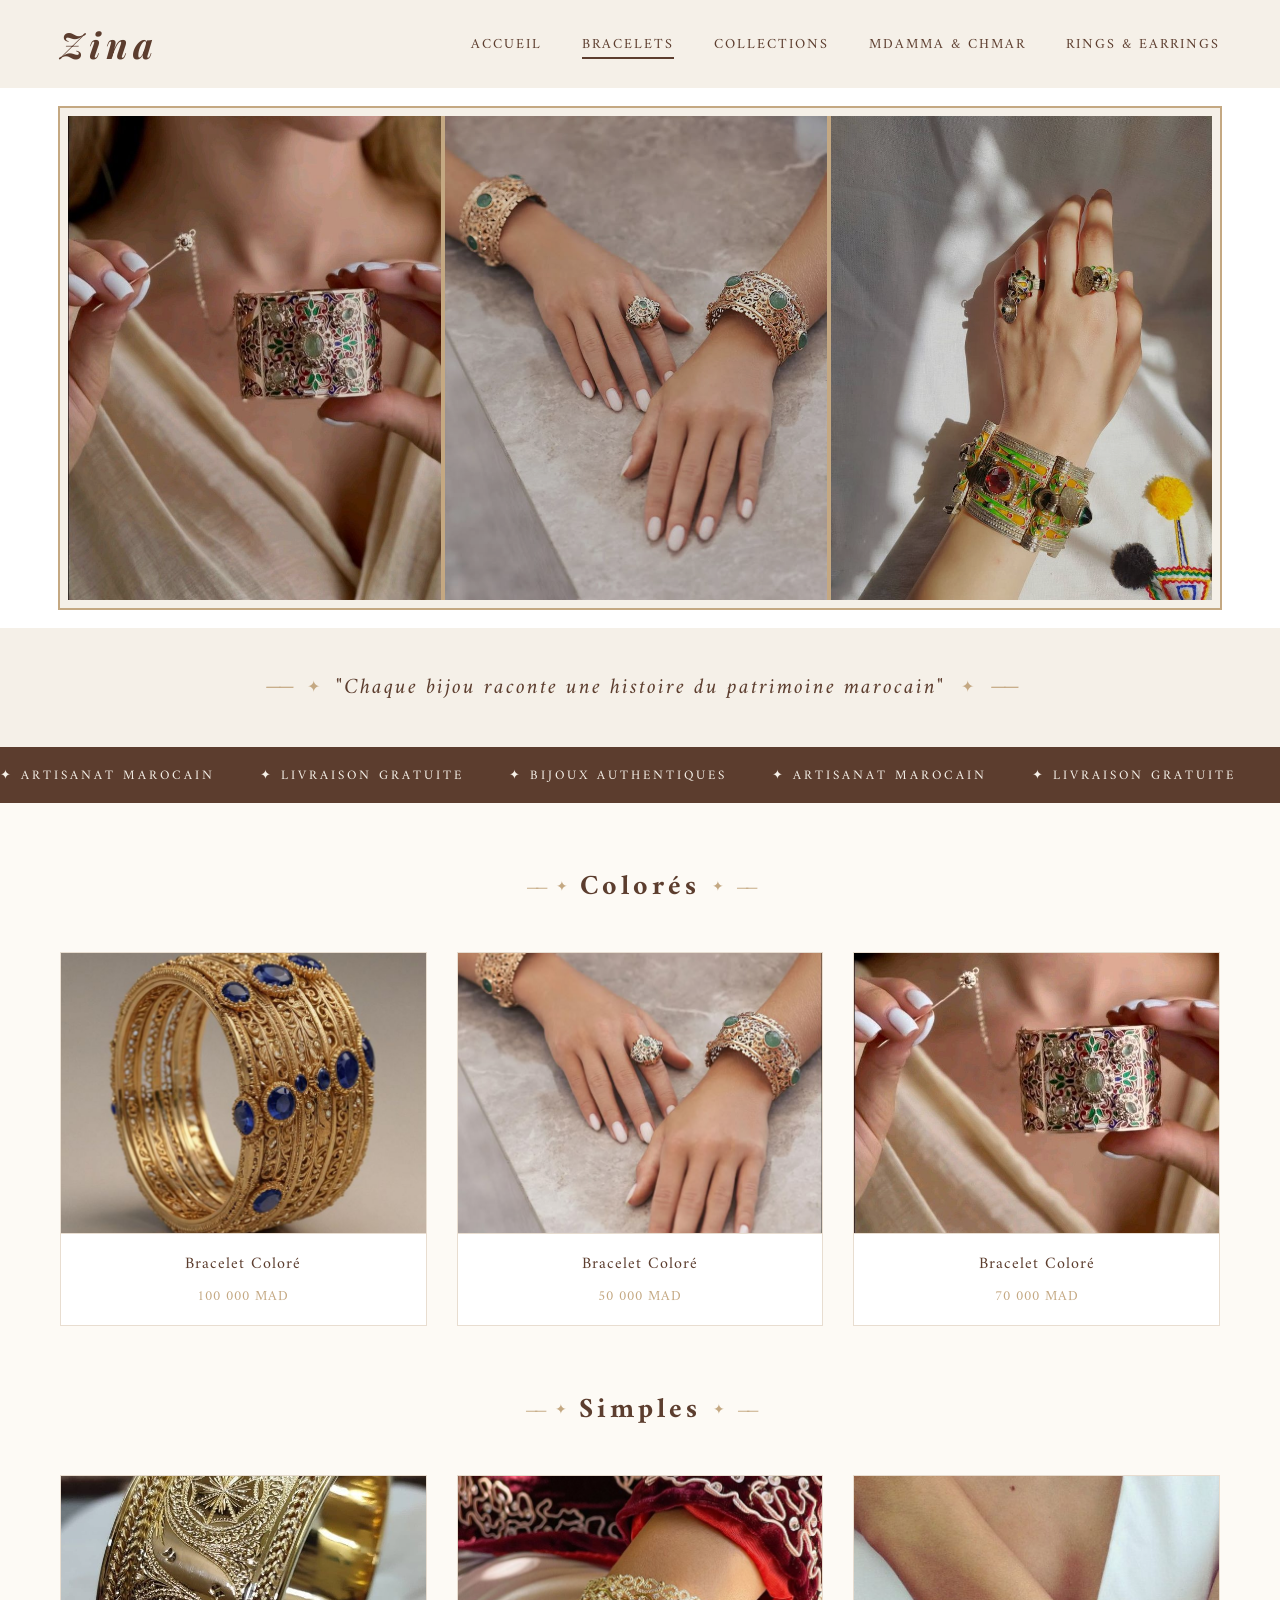
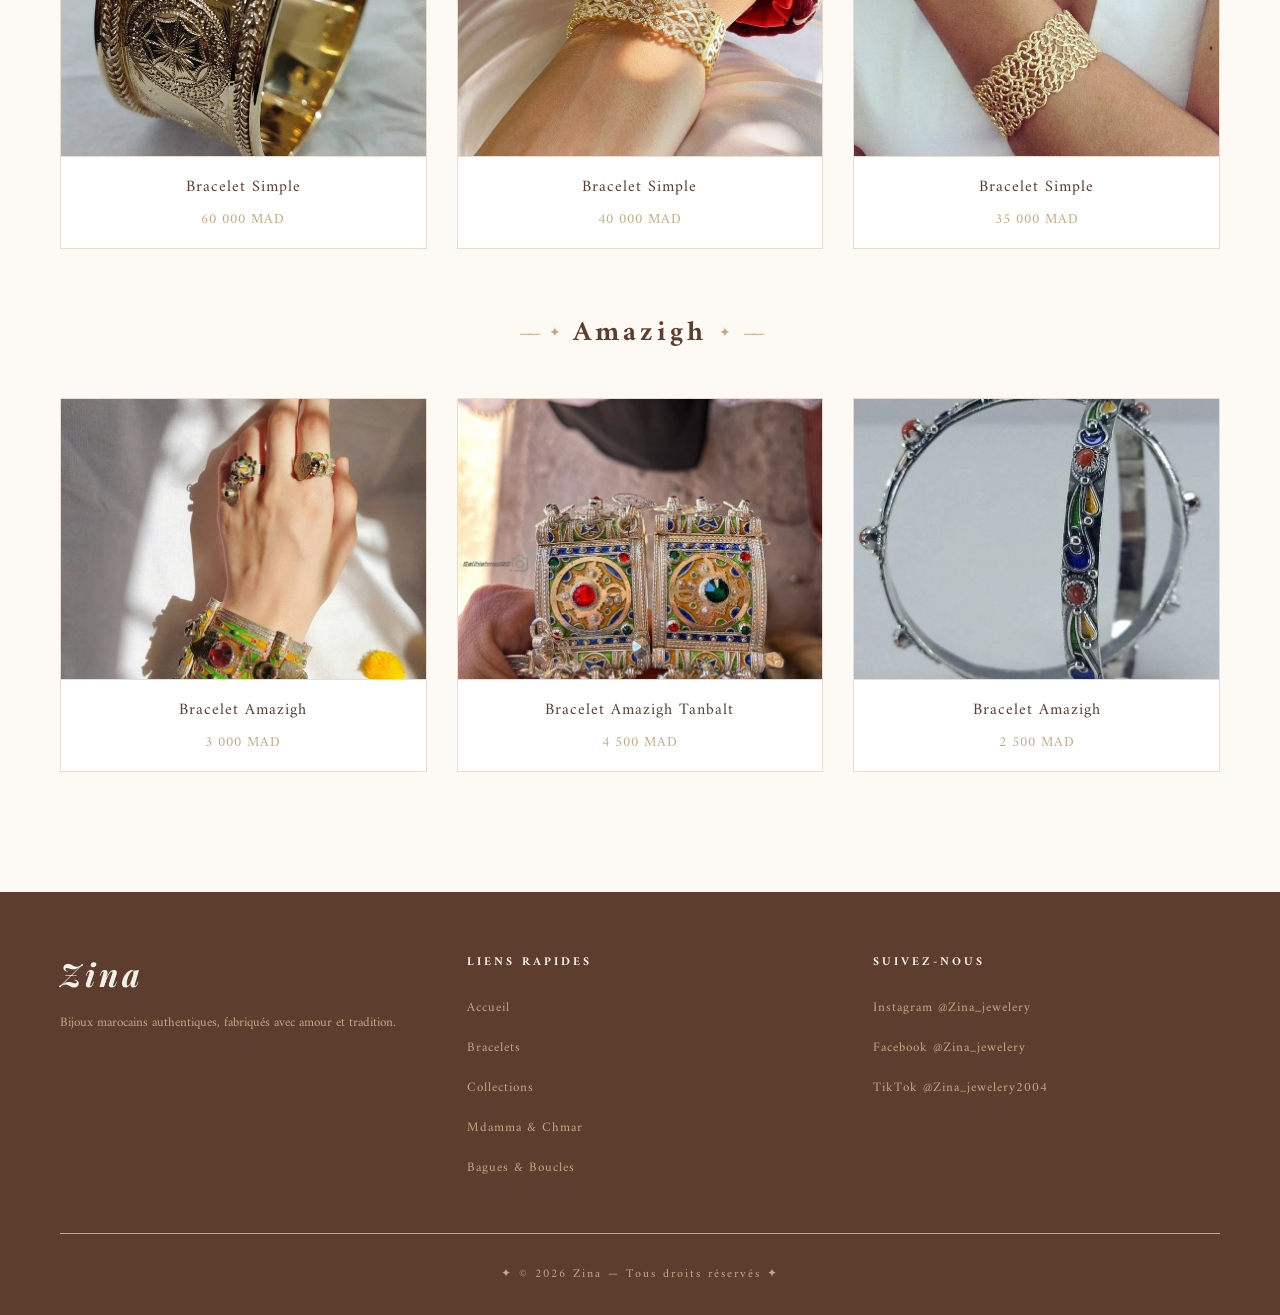
==== commit 4671656a: "ajouter les modifications" ====
--- a/bracelets.html
+++ b/bracelets.html
@@ -16,7 +16,7 @@
   ============================================ -->
   <link href="https://fonts.googleapis.com/css2?family=Playfair+Display:ital@1&family=Amiri&display=swap" rel="stylesheet">
   <link rel="stylesheet" href="styles.css">
-  <script src="JSShared.js"></script>
+  
 </head>
 
 <body>
@@ -35,7 +35,7 @@
         <li><a href="bracelets.html" class="active">Bracelets</a></li>
         <li><a href="sets.html">Collections</a></li>
         <li><a href="mdamma.html">Mdamma & Chmar</a></li>
-        <li><a href="Rings&Earrings.html">Bagues & Boucles</a></li>
+        <li><a href="Rings&Earrings.html">Rings & Earrings</a></li>
       </ul>
     </nav>
   </header>
@@ -221,7 +221,7 @@
           <div class="carte" onclick="ouvrirModal('picsUsed/tanbalt.jpg', 'Bracelet Amazigh Tanbalt', '4500 MAD', 'Tanbalt — bracelet berbère ancien, fabriqué en argent massif avec des motifs géométriques amazighs.', 'Argent Massif')">
             <div class="carte-img-wrapper">
               <img src="picsUsed/tanbalt.jpg" alt="Bracelet amazigh 2">
-              <button class="carte-btn" onclick="event.stopPropagation(); afficherNotification()">Ajouter au panier</button>
+              <button class="carte-btn" onclick="event.stopPropagation(); afficherNotification()" >Ajouter au panier</button>
             </div>
             <div class="carte-info">
               <p class="carte-nom">Bracelet Amazigh Tanbalt</p>
@@ -264,11 +264,11 @@
       <div class="footer-col">
         <h4 class="footer-titre-col">Liens Rapides</h4>
         <ul class="footer-liens">
-          <li><a href="home.html">Accueil</a></li>
+          <li><a href="index.html">Accueil</a></li>
           <li><a href="bracelets.html">Bracelets</a></li>
           <li><a href="sets.html">Collections</a></li>
           <li><a href="mdamma.html">Mdamma & Chmar</a></li>
-          <li><a href="Rings&Earrings.html">Bagues & Boucles</a></li>
+          <li><a href="rings.html">Bagues & Boucles</a></li>
         </ul>
       </div>
 
@@ -340,6 +340,6 @@
   <div class="notification" id="notification">
     <span>✦ Ajouté au panier avec succès ✦</span>
   </div>
-
+  <script src="JSShared.js"></script>
 </body>
 </html>
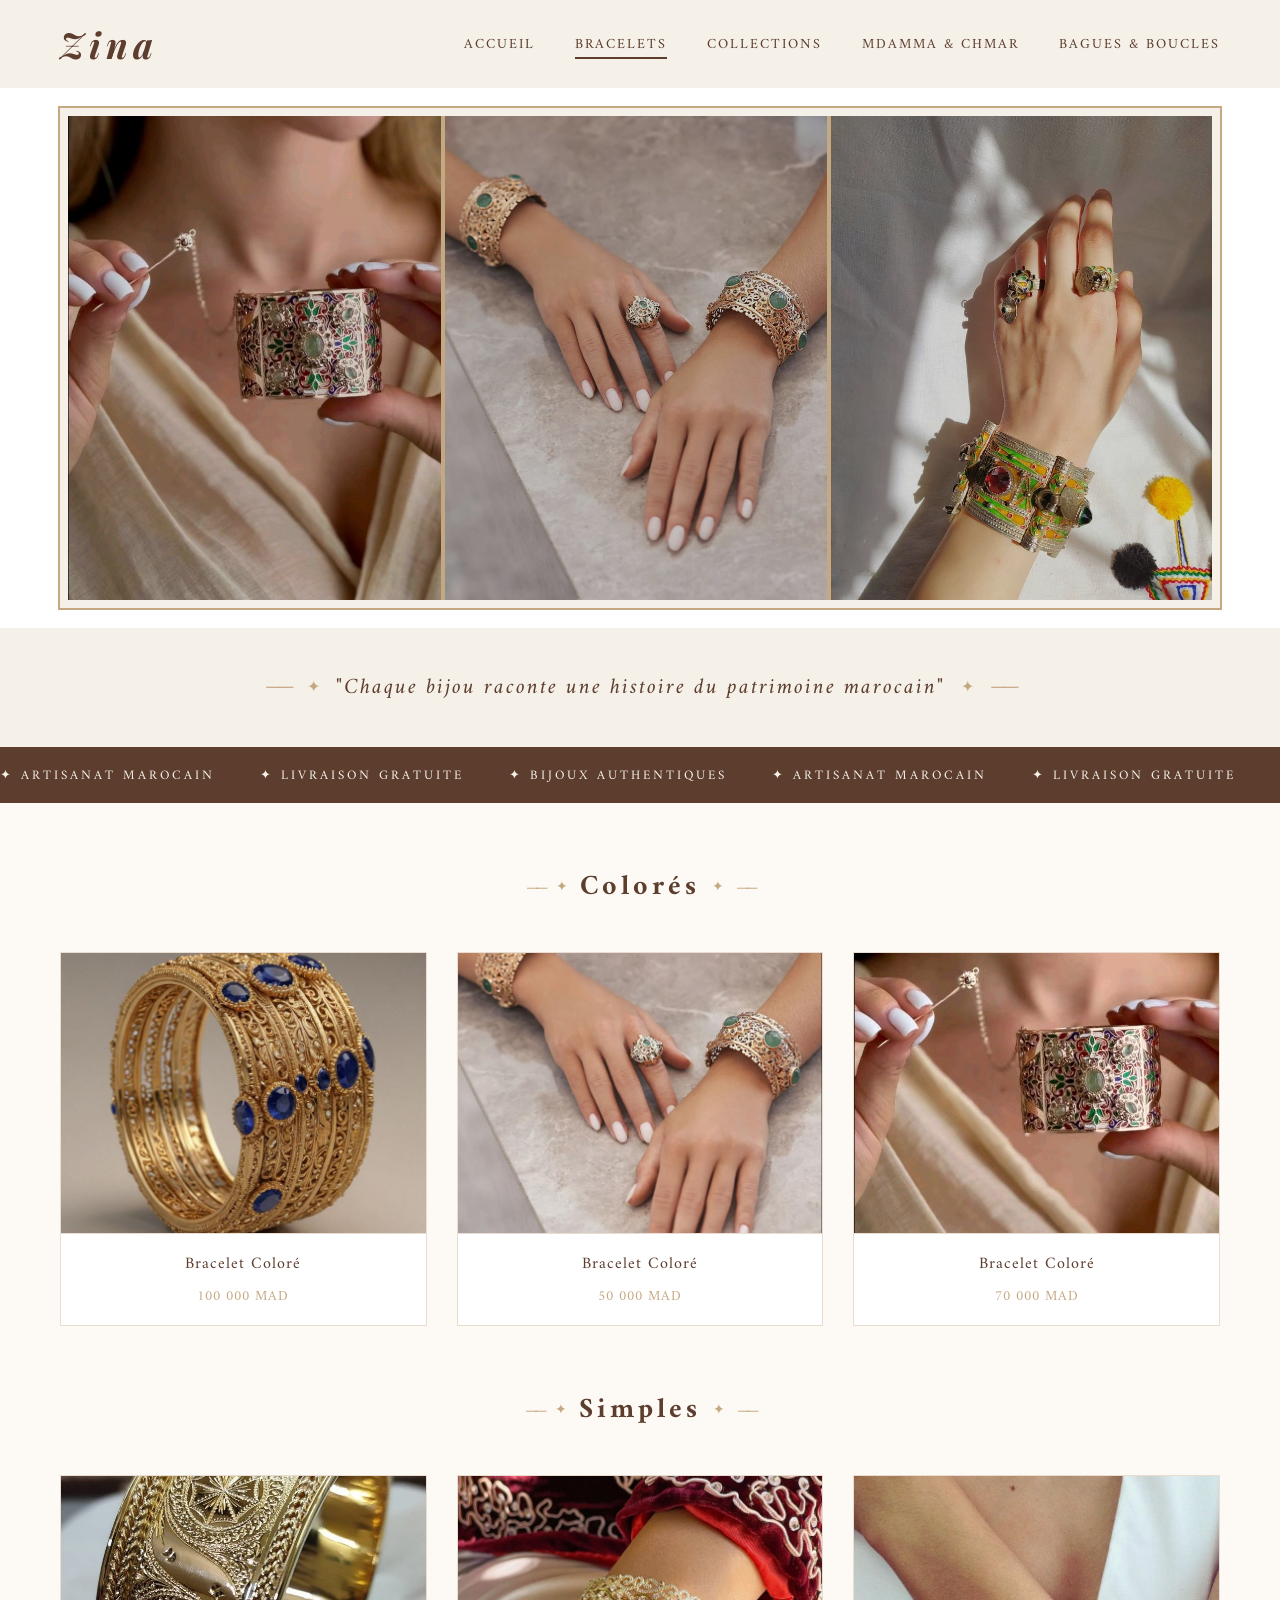
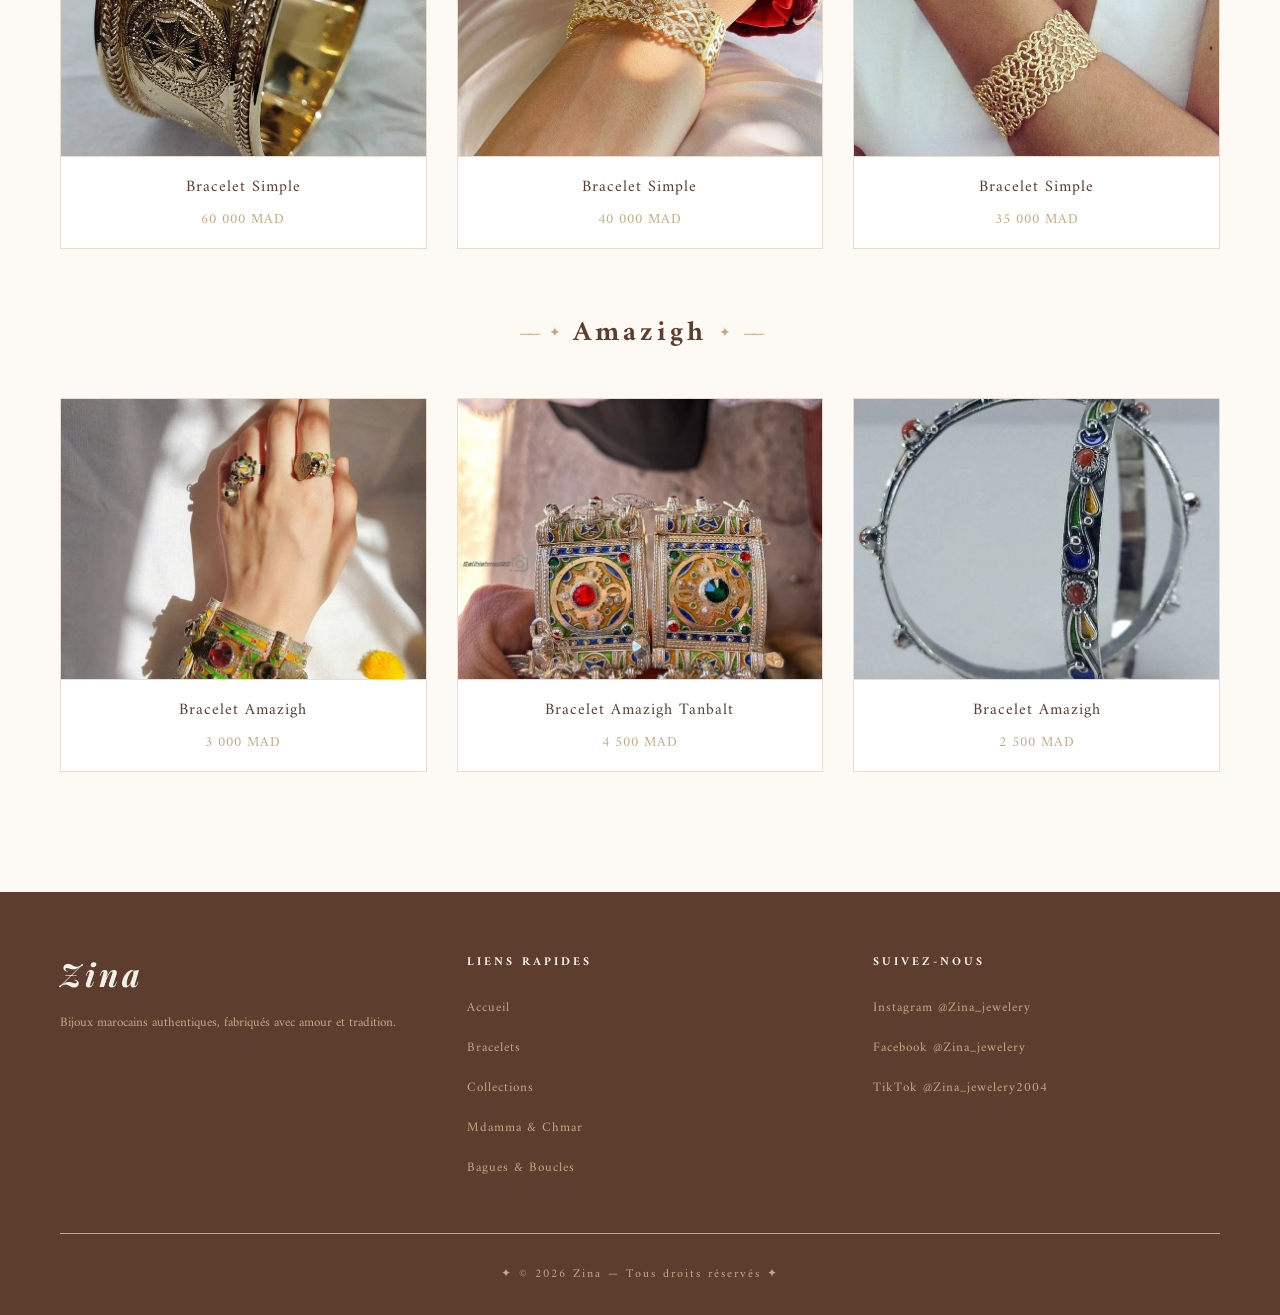
==== commit 07a56595: "ajout des modifications" ====
--- a/bracelets.html
+++ b/bracelets.html
@@ -35,7 +35,7 @@
         <li><a href="bracelets.html" class="active">Bracelets</a></li>
         <li><a href="sets.html">Collections</a></li>
         <li><a href="mdamma.html">Mdamma & Chmar</a></li>
-        <li><a href="Rings&Earrings.html">Rings & Earrings</a></li>
+        <li><a href="Rings&Earrings.html">Bagues & Boucles</a></li>
       </ul>
     </nav>
   </header>
@@ -264,11 +264,11 @@
       <div class="footer-col">
         <h4 class="footer-titre-col">Liens Rapides</h4>
         <ul class="footer-liens">
-          <li><a href="index.html">Accueil</a></li>
+          <li><a href="home.html">Accueil</a></li>
           <li><a href="bracelets.html">Bracelets</a></li>
           <li><a href="sets.html">Collections</a></li>
           <li><a href="mdamma.html">Mdamma & Chmar</a></li>
-          <li><a href="rings.html">Bagues & Boucles</a></li>
+          <li><a href="Rings&Earrings.html">Bagues & Boucles</a></li>
         </ul>
       </div>
 
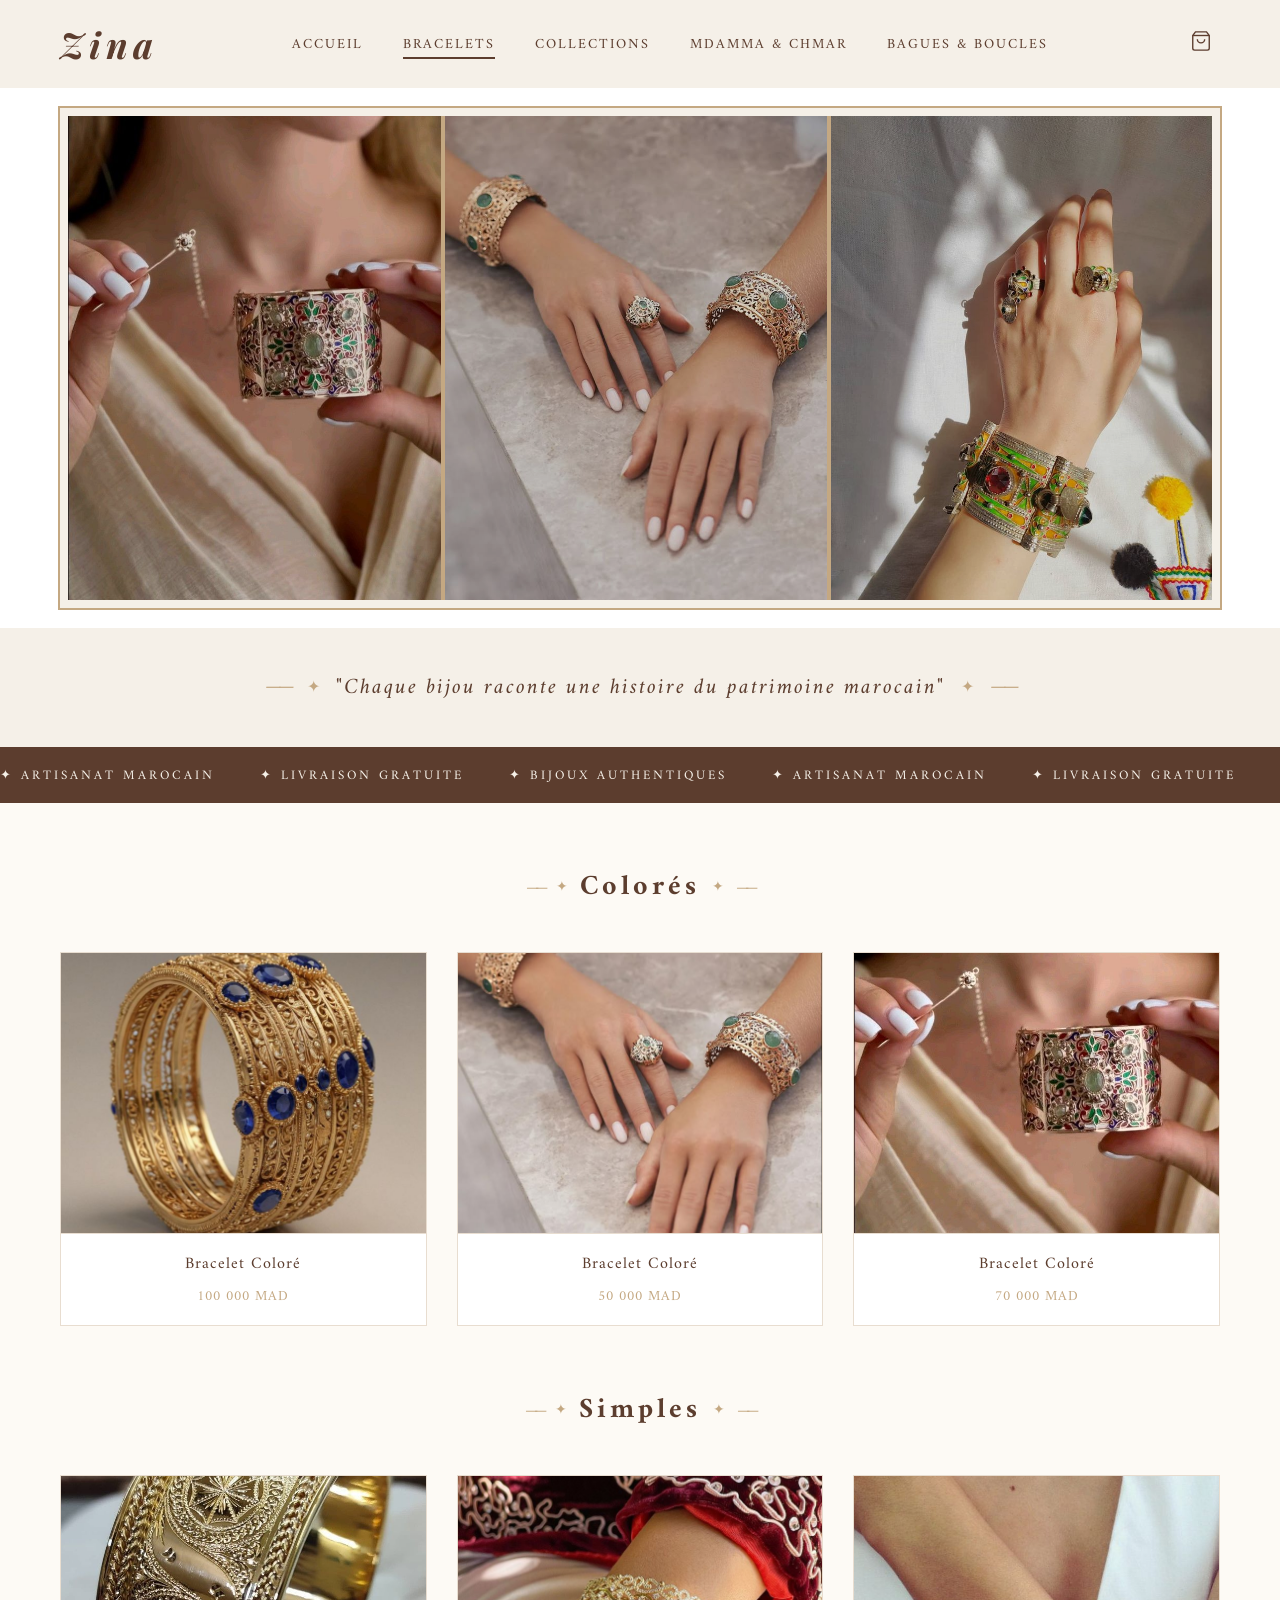
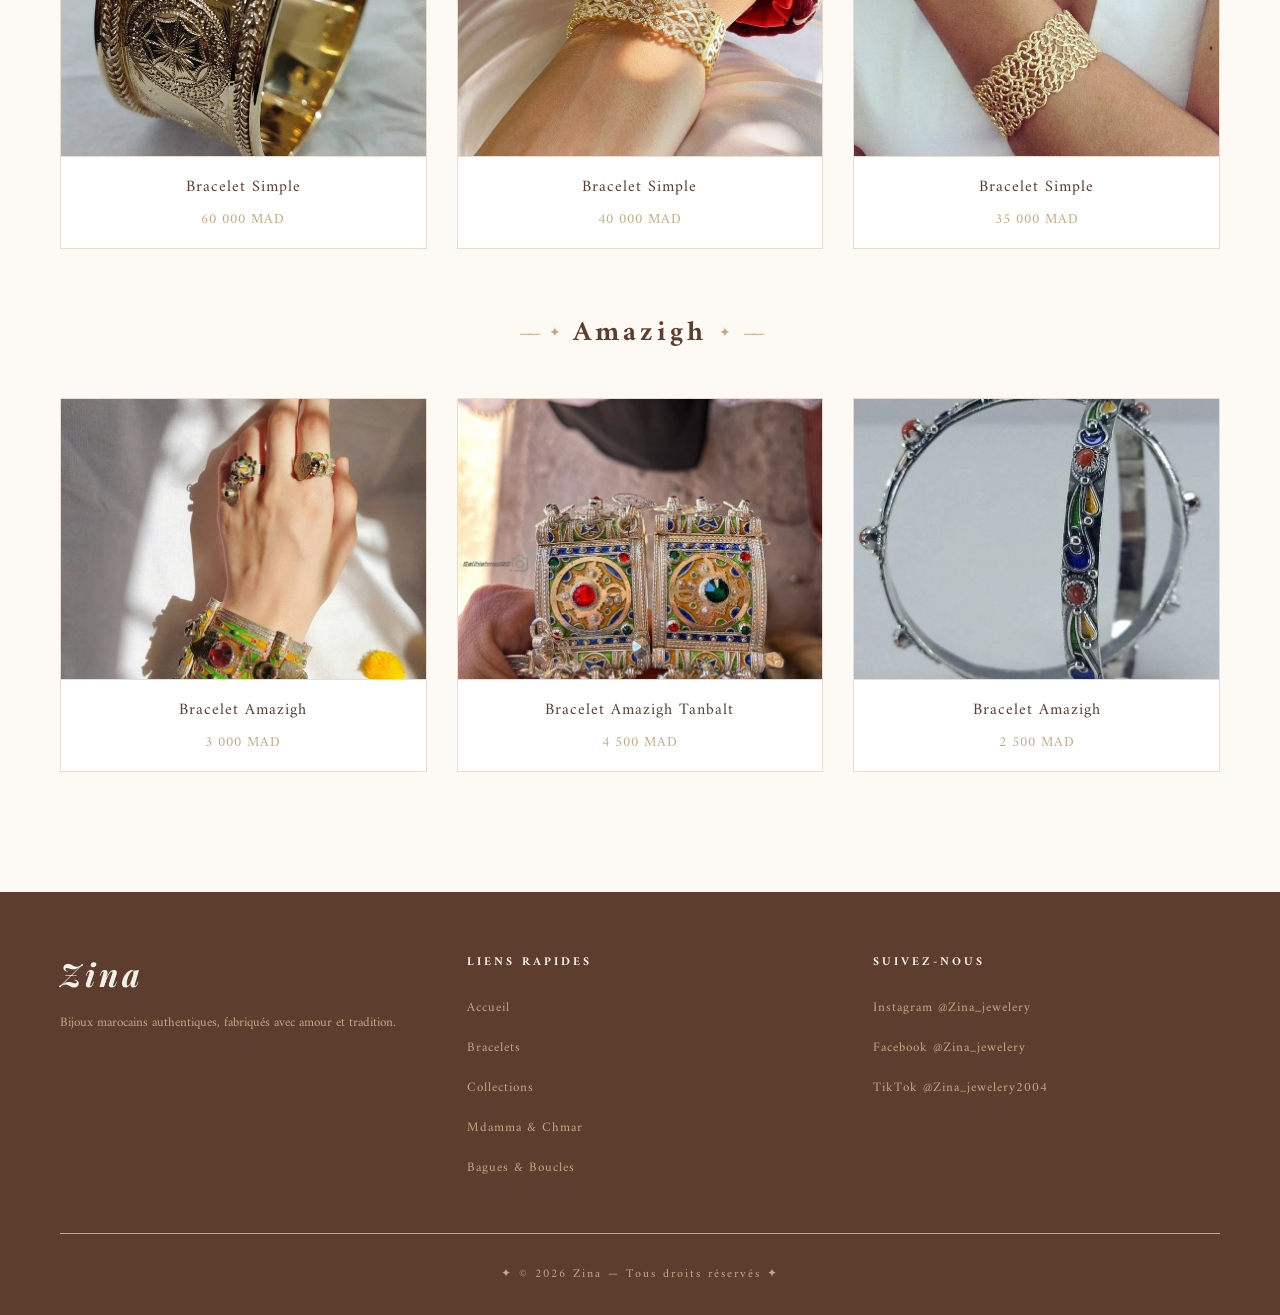
==== commit 81368dd8: "ajouter le panier" ====
--- a/bracelets.html
+++ b/bracelets.html
@@ -1,29 +1,16 @@
 <!DOCTYPE html>
-<!-- langue de la page définie en français -->
 <html lang="fr">
 <head>
   <meta charset="UTF-8">
-  <!-- permet à la page de s'adapter à la taille de l'écran -->
   <meta name="viewport" content="width=device-width, initial-scale=1.0">
   <title>Zina - Bracelets</title>
-
-  <!-- ============================================
-       GOOGLE FONTS
-       on charge deux polices depuis internet :
-       - Playfair Display : utilisée pour le logo "Zina" et les titres luxe
-       - Amiri : utilisée pour les textes arabesques et citations
-       doit être AVANT le style pour que les polices soient disponibles
-  ============================================ -->
   <link href="https://fonts.googleapis.com/css2?family=Playfair+Display:ital@1&family=Amiri&display=swap" rel="stylesheet">
   <link rel="stylesheet" href="styles.css">
-  
 </head>
 
 <body>
 
-  <!-- ============================================
-       HEADER - barre de navigation en haut
-  ============================================ -->
+  <!-- HEADER -->
   <header>
     <div class="logo">
       <h1>Zina</h1>
@@ -31,29 +18,60 @@
     <nav>
       <ul>
         <li><a href="home.html">Accueil</a></li>
-        <!-- class="active" souligne le lien de la page actuelle -->
         <li><a href="bracelets.html" class="active">Bracelets</a></li>
         <li><a href="sets.html">Collections</a></li>
         <li><a href="mdamma.html">Mdamma & Chmar</a></li>
         <li><a href="Rings&Earrings.html">Bagues & Boucles</a></li>
       </ul>
     </nav>
+
+    <!-- icônes header -->
+    <div class="header-icons">
+
+      <!-- icône profil -->
+
+
+      <!-- icône panier -->
+      <div class="header-icones">
+        <button class="panier-icone" onclick="togglePanier()">
+          <svg width="22" height="22" viewBox="0 0 24 24" fill="none"
+               stroke="currentColor" stroke-width="1.5">
+            <path d="M6 2L3 6v14a2 2 0 002 2h14a2 2 0 002-2V6l-3-4z"/>
+            <line x1="3" y1="6" x2="21" y2="6"/>
+            <path d="M16 10a4 4 0 01-8 0"/>
+          </svg>
+          <span class="panier-badge" id="panier-badge" style="display:none">0</span>
+        </button>
+      </div>
+
+      <!-- icône recherche -->
+
+    </div>
   </header>
 
+  <!-- LOGIN MODAL -->
+  <div id="loginModal" style="display:none; position:fixed; z-index:1000; left:0; top:0; width:100%; height:100%; background-color:rgba(0,0,0,0.5); backdrop-filter:blur(5px);">
+    <div style="background-color:#fff; margin:10% auto; padding:30px; width:320px; border-radius:10px; text-align:center; position:relative; font-family: 'Segoe UI', Tahoma, Geneva, Verdana, sans-serif;">
+      <span id="closeBtn" style="position:absolute; right:15px; top:10px; font-size:24px; cursor:pointer;">&times;</span>
+      <h2 style="color:#4a3728; margin-bottom:20px;">Connexion</h2>
+      <form id="loginForm" style="display:flex; flex-direction:column; gap:15px;">
+        <input type="email" placeholder="Email" required style="padding:10px; border:1px solid #ddd; border-radius:5px;">
+        <input type="password" placeholder="Mot de passe" required style="padding:10px; border:1px solid #ddd; border-radius:5px;">
+        <button type="submit" style="background-color:#4a3728; color:white; padding:12px; border:none; border-radius:5px; cursor:pointer;">Se connecter</button>
+      </form>
+    </div>
+  </div>
+
   <main>
-    <!-- ============================================
-         HERO - les 3 images côte à côte en bannière
-    ============================================ -->
+
+    <!-- HERO -->
     <section class="hero">
       <img src="picsUsed/dblij1.jpg" alt="Bracelets dorés">
       <img src="picsUsed/Rafinity.jpg" alt="Bracelet émeraude">
       <img src="picsUsed/amazigh.jpg" alt="Bracelet coloré">
     </section>
 
-    <!-- ============================================
-         CITATION - texte élégant sous le hero
-         structure : —— ✦ texte ✦ ——
-    ============================================ -->
+    <!-- CITATION -->
     <div class="citation">
       <span class="citation-ligne">——</span>
       <span class="citation-ornement">✦</span>
@@ -62,11 +80,7 @@
       <span class="citation-ligne">——</span>
     </div>
 
-    <!-- ============================================
-         BANDE DÉFILANTE - texte animé automatiquement
-         le texte est répété 3 fois pour que la bande
-         ne soit jamais vide pendant le défilement
-    ============================================ -->
+    <!-- BANDE DÉFILANTE -->
     <div class="bande">
       <div class="bande-contenu">
         <span>✦ Artisanat Marocain</span>
@@ -81,14 +95,10 @@
       </div>
     </div>
 
-    <!-- ============================================
-         SECTION PRODUITS - grille de 3 catégories
-    ============================================ -->
+    <!-- SECTION PRODUITS -->
     <section class="produits">
 
-      <!-- ==================
-           CATEGORIE 1 - Colorés
-      =================== -->
+      <!-- CATEGORIE 1 - Colorés -->
       <div class="categorie">
         <div class="categorie-titre">
           <span class="titre-ligne">——</span>
@@ -99,13 +109,12 @@
         </div>
         <div class="grille">
 
-          <!-- carte 1 : onclick appelle ouvrirModal() avec
-               image, nom, prix, description, matière -->
+          <!-- carte 1 -->
           <div class="carte" onclick="ouvrirModal('picsUsed/dblijzrak.jpg', 'Bracelet Coloré', '100 000 MAD', 'Bracelet marocain traditionnel en or, orné de pierres colorées, fabriqué à la main par des artisans marocains.', 'Or 18K & Saphir')">
             <div class="carte-img-wrapper">
               <img src="picsUsed/dblijzrak.jpg" alt="Bracelet doré coloré">
-              <!-- bouton caché qui apparaît au hover via CSS -->
-              <button class="carte-btn" onclick="event.stopPropagation(); afficherNotification()">Ajouter au panier</button>
+              <!-- ajouterAuPanier reçoit image, nom, prix -->
+              <button class="carte-btn" onclick="event.stopPropagation(); ajouterAuPanier('picsUsed/dblijzrak.jpg', 'Bracelet Coloré', '100 000 MAD')">Ajouter au panier</button>
             </div>
             <div class="carte-info">
               <p class="carte-nom">Bracelet Coloré</p>
@@ -114,10 +123,10 @@
           </div>
 
           <!-- carte 2 -->
-          <div class="carte" onclick="ouvrirModal('picsUsed/Rafinity.jpg', 'Bracelet Coloré', '50 000 MAD', 'Bracelet raffiné aux couleurs vives, inspiré des traditions berbères du Maroc.', 'Or 18K & Saphir')">
+          <div class="carte" onclick="ouvrirModal('picsUsed/Rafinity.jpg', 'Bracelet Coloré Rafinity', '50 000 MAD', 'Bracelet raffiné aux couleurs vives, inspiré des traditions berbères du Maroc.', 'Or 18K & Saphir')">
             <div class="carte-img-wrapper">
               <img src="picsUsed/Rafinity.jpg" alt="Bracelet doré coloré">
-              <button class="carte-btn" onclick="event.stopPropagation(); afficherNotification()">Ajouter au panier</button>
+              <button class="carte-btn" onclick="event.stopPropagation(); ajouterAuPanier('picsUsed/Rafinity.jpg', 'Bracelet Coloré Rafinity', '50 000 MAD')">Ajouter au panier</button>
             </div>
             <div class="carte-info">
               <p class="carte-nom">Bracelet Coloré</p>
@@ -126,10 +135,10 @@
           </div>
 
           <!-- carte 3 -->
-          <div class="carte" onclick="ouvrirModal('picsUsed/dblij1.jpg', 'Bracelet Coloré', '70 000 MAD', 'Bracelet dblij coloré, pièce unique travaillée à la main avec des motifs floraux traditionnels.', 'Or 18K & Saphir')">
+          <div class="carte" onclick="ouvrirModal('picsUsed/dblij1.jpg', 'Bracelet Coloré Dblij', '70 000 MAD', 'Bracelet dblij coloré, pièce unique travaillée à la main avec des motifs floraux traditionnels.', 'Or 18K & Saphir')">
             <div class="carte-img-wrapper">
               <img src="picsUsed/dblij1.jpg" alt="Bracelet coloré">
-              <button class="carte-btn" onclick="event.stopPropagation(); afficherNotification()">Ajouter au panier</button>
+              <button class="carte-btn" onclick="event.stopPropagation(); ajouterAuPanier('picsUsed/dblij1.jpg', 'Bracelet Coloré Dblij', '70 000 MAD')">Ajouter au panier</button>
             </div>
             <div class="carte-info">
               <p class="carte-nom">Bracelet Coloré</p>
@@ -140,9 +149,7 @@
         </div>
       </div>
 
-      <!-- ==================
-           CATEGORIE 2 - Simples
-      =================== -->
+      <!-- CATEGORIE 2 - Simples -->
       <div class="categorie">
         <div class="categorie-titre">
           <span class="titre-ligne">——</span>
@@ -154,10 +161,10 @@
         <div class="grille">
 
           <!-- carte 4 -->
-          <div class="carte" onclick="ouvrirModal('picsUsed/dblijsfar.jpg', 'Bracelet Simple', '60 000 MAD', 'Bracelet simple en or jaune, élégant et discret, parfait pour toutes les occasions.', 'Or 18K')">
+          <div class="carte" onclick="ouvrirModal('picsUsed/dblijsfar.jpg', 'Bracelet Simple Sfar', '60 000 MAD', 'Bracelet simple en or jaune, élégant et discret, parfait pour toutes les occasions.', 'Or 18K')">
             <div class="carte-img-wrapper">
               <img src="picsUsed/dblijsfar.jpg" alt="Bracelet simple 1">
-              <button class="carte-btn" onclick="event.stopPropagation(); afficherNotification()">Ajouter au panier</button>
+              <button class="carte-btn" onclick="event.stopPropagation(); ajouterAuPanier('picsUsed/dblijsfar.jpg', 'Bracelet Simple Sfar', '60 000 MAD')">Ajouter au panier</button>
             </div>
             <div class="carte-info">
               <p class="carte-nom">Bracelet Simple</p>
@@ -166,10 +173,10 @@
           </div>
 
           <!-- carte 5 -->
-          <div class="carte" onclick="ouvrirModal('picsUsed/DZ.jpg', 'Bracelet Simple', '40 000 MAD', 'Bracelet fin et raffiné, inspiré du style algéro-marocain traditionnel.', 'Or 18K')">
+          <div class="carte" onclick="ouvrirModal('picsUsed/DZ.jpg', 'Bracelet Simple DZ', '40 000 MAD', 'Bracelet fin et raffiné, inspiré du style algéro-marocain traditionnel.', 'Or 18K')">
             <div class="carte-img-wrapper">
               <img src="picsUsed/DZ.jpg" alt="Bracelet simple 2">
-              <button class="carte-btn" onclick="event.stopPropagation(); afficherNotification()">Ajouter au panier</button>
+              <button class="carte-btn" onclick="event.stopPropagation(); ajouterAuPanier('picsUsed/DZ.jpg', 'Bracelet Simple DZ', '40 000 MAD')">Ajouter au panier</button>
             </div>
             <div class="carte-info">
               <p class="carte-nom">Bracelet Simple</p>
@@ -178,10 +185,10 @@
           </div>
 
           <!-- carte 6 -->
-          <div class="carte" onclick="ouvrirModal('picsUsed/dblijsimple.jpg', 'Bracelet Simple', '35 000 MAD', 'Bracelet dblij simple, pureté et élégance, fabriqué en or massif.', 'Or 18K')">
+          <div class="carte" onclick="ouvrirModal('picsUsed/dblijsimple.jpg', 'Bracelet Simple Or', '35 000 MAD', 'Bracelet dblij simple, pureté et élégance, fabriqué en or massif.', 'Or 18K')">
             <div class="carte-img-wrapper">
               <img src="picsUsed/dblijsimple.jpg" alt="Bracelet simple 3">
-              <button class="carte-btn" onclick="event.stopPropagation(); afficherNotification()">Ajouter au panier</button>
+              <button class="carte-btn" onclick="event.stopPropagation(); ajouterAuPanier('picsUsed/dblijsimple.jpg', 'Bracelet Simple Or', '35 000 MAD')">Ajouter au panier</button>
             </div>
             <div class="carte-info">
               <p class="carte-nom">Bracelet Simple</p>
@@ -192,9 +199,7 @@
         </div>
       </div>
 
-      <!-- ==================
-           CATEGORIE 3 - Amazigh
-      =================== -->
+      <!-- CATEGORIE 3 - Amazigh -->
       <div class="categorie">
         <div class="categorie-titre">
           <span class="titre-ligne">——</span>
@@ -206,10 +211,10 @@
         <div class="grille">
 
           <!-- carte 7 -->
-          <div class="carte" onclick="ouvrirModal('picsUsed/amazigh.jpg', 'Bracelet Amazigh', '3000 MAD', 'Bracelet amazigh authentique, symbole de la culture berbère, orné de gravures traditionnelles.', 'Argent & Corail')">
+          <div class="carte" onclick="ouvrirModal('picsUsed/amazigh.jpg', 'Bracelet Amazigh', '3 000 MAD', 'Bracelet amazigh authentique, symbole de la culture berbère, orné de gravures traditionnelles.', 'Argent & Corail')">
             <div class="carte-img-wrapper">
               <img src="picsUsed/amazigh.jpg" alt="Bracelet amazigh 1">
-              <button class="carte-btn" onclick="event.stopPropagation(); afficherNotification()">Ajouter au panier</button>
+              <button class="carte-btn" onclick="event.stopPropagation(); ajouterAuPanier('picsUsed/amazigh.jpg', 'Bracelet Amazigh', '3 000 MAD')">Ajouter au panier</button>
             </div>
             <div class="carte-info">
               <p class="carte-nom">Bracelet Amazigh</p>
@@ -218,10 +223,10 @@
           </div>
 
           <!-- carte 8 -->
-          <div class="carte" onclick="ouvrirModal('picsUsed/tanbalt.jpg', 'Bracelet Amazigh Tanbalt', '4500 MAD', 'Tanbalt — bracelet berbère ancien, fabriqué en argent massif avec des motifs géométriques amazighs.', 'Argent Massif')">
+          <div class="carte" onclick="ouvrirModal('picsUsed/tanbalt.jpg', 'Bracelet Amazigh Tanbalt', '4 500 MAD', 'Tanbalt — bracelet berbère ancien, fabriqué en argent massif avec des motifs géométriques amazighs.', 'Argent Massif')">
             <div class="carte-img-wrapper">
               <img src="picsUsed/tanbalt.jpg" alt="Bracelet amazigh 2">
-              <button class="carte-btn" onclick="event.stopPropagation(); afficherNotification()" >Ajouter au panier</button>
+              <button class="carte-btn" onclick="event.stopPropagation(); ajouterAuPanier('picsUsed/tanbalt.jpg', 'Bracelet Amazigh Tanbalt', '4 500 MAD')">Ajouter au panier</button>
             </div>
             <div class="carte-info">
               <p class="carte-nom">Bracelet Amazigh Tanbalt</p>
@@ -230,10 +235,10 @@
           </div>
 
           <!-- carte 9 -->
-          <div class="carte" onclick="ouvrirModal('picsUsed/dblihamazigh.jpg', 'Bracelet Amazigh', '2500 MAD', 'Bracelet dblij amazigh, mélange unique entre le style dblij et les motifs berbères traditionnels.', 'Argent & Or')">
+          <div class="carte" onclick="ouvrirModal('picsUsed/dblihamazigh.jpg', 'Bracelet Amazigh Dblij', '2 500 MAD', 'Bracelet dblij amazigh, mélange unique entre le style dblij et les motifs berbères traditionnels.', 'Argent & Or')">
             <div class="carte-img-wrapper">
               <img src="picsUsed/dblihamazigh.jpg" alt="Bracelet amazigh 3">
-              <button class="carte-btn" onclick="event.stopPropagation(); afficherNotification()">Ajouter au panier</button>
+              <button class="carte-btn" onclick="event.stopPropagation(); ajouterAuPanier('picsUsed/dblihamazigh.jpg', 'Bracelet Amazigh Dblij', '2 500 MAD')">Ajouter au panier</button>
             </div>
             <div class="carte-info">
               <p class="carte-nom">Bracelet Amazigh</p>
@@ -248,19 +253,13 @@
 
   </main>
 
-  <!-- ============================================
-       FOOTER - pied de page avec 3 colonnes
-  ============================================ -->
+  <!-- FOOTER -->
   <footer>
     <div class="footer-principal">
-
-      <!-- colonne 1 : logo + description -->
       <div class="footer-col">
         <h3 class="footer-logo">Zina</h3>
         <p class="footer-desc">Bijoux marocains authentiques, fabriqués avec amour et tradition.</p>
       </div>
-
-      <!-- colonne 2 : liens rapides vers les pages -->
       <div class="footer-col">
         <h4 class="footer-titre-col">Liens Rapides</h4>
         <ul class="footer-liens">
@@ -271,8 +270,6 @@
           <li><a href="Rings&Earrings.html">Bagues & Boucles</a></li>
         </ul>
       </div>
-
-      <!-- colonne 3 : réseaux sociaux -->
       <div class="footer-col">
         <h4 class="footer-titre-col">Suivez-Nous</h4>
         <ul class="footer-liens">
@@ -281,32 +278,20 @@
           <li><a href="#">TikTok @Zina_jewelery2004</a></li>
         </ul>
       </div>
-
-    </div>
-    <!-- ligne décorative dorée -->
+    </div>
     <div class="footer-ligne"></div>
     <div class="footer-copyright">
       <p>✦ © 2026 Zina — Tous droits réservés ✦</p>
     </div>
   </footer>
 
-  <!-- ============================================
-       MODAL - fenêtre popup détail produit
-       clique sur le fond = ferme le modal
-       clique sur la boite = ne ferme pas (stopPropagation)
-  ============================================ -->
+  <!-- MODAL PRODUIT -->
   <div class="modal-fond" id="modal" onclick="fermerModal()">
     <div class="modal-boite" onclick="event.stopPropagation()">
-
-      <!-- bouton fermer en haut à droite -->
       <button class="modal-fermer" onclick="fermerModal()">✕</button>
-
-      <!-- image du produit - src rempli par JavaScript -->
       <div class="modal-img-wrapper">
         <img id="modal-img" src="" alt="produit">
       </div>
-
-      <!-- infos du produit - contenu rempli par JavaScript -->
       <div class="modal-info">
         <h3 id="modal-nom"></h3>
         <div>
@@ -320,26 +305,111 @@
         </div>
         <p id="modal-desc"></p>
         <p id="modal-matiere"></p>
-        <!-- onclick appelle afficherNotification() -->
-        <button class="modal-btn" onclick="afficherNotification()">Ajouter au panier</button>
-      </div>
-
+        <!-- ajoute au panier depuis le modal -->
+        <button class="modal-btn" id="modal-btn-panier">Ajouter au panier</button>
+      </div>
     </div>
   </div>
 
-  <!-- ============================================
-       BOUTON SCROLL TO TOP
-       apparaît quand on descend de 300px
-  ============================================ -->
+  <!-- TIROIR PANIER -->
+  <!-- fond sombre derrière le tiroir -->
+  <div class="panier-fond" id="panier-fond" onclick="fermerPanier()"></div>
+
+  <!-- tiroir qui glisse depuis la droite -->
+  <div class="panier-tiroir" id="panier-tiroir">
+
+    <!-- en-tête du tiroir -->
+    <div class="panier-header">
+      <h2 class="panier-titre">Mon Panier</h2>
+      <button class="panier-fermer" onclick="fermerPanier()">✕</button>
+    </div>
+
+    <!-- liste des articles - remplie par JavaScript -->
+    <div class="panier-liste" id="panier-liste">
+      <p class="panier-vide">Votre panier est vide.</p>
+    </div>
+
+    <!-- pied du tiroir : total + bouton commander -->
+    <div class="panier-footer">
+      <div class="panier-total-ligne">
+        <span>Total</span>
+        <span id="panier-total">0 MAD</span>
+      </div>
+      <button class="panier-commander" onclick="commander()">
+        Commander ✦
+      </button>
+    </div>
+
+  </div>
+
+  <!-- BOUTON SCROLL TO TOP -->
   <button class="scroll-top" id="scrollTop" onclick="allerEnHaut()">↑</button>
 
-  <!-- ============================================
-       NOTIFICATION AJOUT AU PANIER
-       apparaît quand on clique sur Ajouter au panier
-  ============================================ -->
+  <!-- NOTIFICATION -->
   <div class="notification" id="notification">
     <span>✦ Ajouté au panier avec succès ✦</span>
   </div>
+
+  <!-- JAVASCRIPT -->
   <script src="JSShared.js"></script>
+  <script>
+    /* ============================================
+       LOGIN MODAL
+    ============================================ */
+    const userIcon = document.getElementById("userIcon");
+    const loginModal = document.getElementById("loginModal");
+    const closeBtn = document.getElementById("closeBtn");
+
+    userIcon.addEventListener("click", function(e) {
+      e.preventDefault();
+      loginModal.style.display = "block";
+    });
+
+    closeBtn.addEventListener("click", function() {
+      loginModal.style.display = "none";
+    });
+
+    window.addEventListener("click", function(e) {
+      if (e.target == loginModal) {
+        loginModal.style.display = "none";
+      }
+    });
+
+    document.getElementById("loginForm").addEventListener("submit", function(e) {
+      e.preventDefault();
+      alert("Connexion réussie à la boutique Zina!");
+      loginModal.style.display = "none";
+    });
+
+    /* ============================================
+       MODAL PRODUIT - bouton ajouter au panier
+       on stocke les infos du produit actuel
+       pour les utiliser quand on clique
+    ============================================ */
+    let produitActuel = {};
+
+    function ouvrirModal(image, nom, prix, description, matiere) {
+      /* stocke les infos du produit actuel */
+      produitActuel = { image, nom, prix };
+
+      document.getElementById('modal-img').src = image;
+      document.getElementById('modal-nom').textContent = nom;
+      document.getElementById('modal-prix').textContent = prix;
+      document.getElementById('modal-desc').textContent = description;
+      document.getElementById('modal-matiere').textContent = 'Matière : ' + matiere;
+      document.getElementById('modal').classList.add('actif');
+    }
+
+    function fermerModal() {
+      document.getElementById('modal').classList.remove('actif');
+    }
+
+    /* bouton ajouter au panier dans le modal */
+    document.getElementById('modal-btn-panier').addEventListener('click', function() {
+      ajouterAuPanier(produitActuel.image, produitActuel.nom, produitActuel.prix);
+      fermerModal();
+    });
+  </script>
+
 </body>
 </html>
--- a/styles.css
+++ b/styles.css
@@ -734,4 +734,292 @@
 
 .filter-btn:hover {
     background-color: #b8860b;
+}
+/* ============================================
+   ICÔNE PANIER - dans le header
+   position:relative permet de placer le badge
+   par-dessus le bouton
+============================================ */
+.panier-icone {
+  position: relative;     /* référence pour le badge absolu */
+  background: none;
+  border: none;
+  font-size: 22px;
+  cursor: pointer;
+  padding: 4px 8px;
+  color: #5C3D2E;
+  transition: color 0.3s ease;
+}
+
+.panier-icone:hover {
+  color: #C4A882;         /* doré au survol */
+}
+
+/* ============================================
+   BADGE - petit cercle rouge qui indique
+   le nombre d'articles dans le panier
+   position:absolute le place en haut à droite
+   de l'icône
+============================================ */
+.panier-badge {
+  position: absolute;
+  top: -4px;
+  right: -4px;
+  background-color: #C4A882;   /* doré - cohérent avec le site */
+  color: #5C3D2E;
+  border-radius: 50%;          /* cercle parfait */
+  width: 18px;
+  height: 18px;
+  font-size: 11px;
+  font-weight: bold;
+  display: flex;
+  align-items: center;
+  justify-content: center;
+  line-height: 1;
+}
+
+/* ============================================
+   FOND SEMI-TRANSPARENT
+   couvre toute la page derrière le tiroir
+   pointer-events:none = invisible et inactif par défaut
+   devient cliquable quand .actif est ajouté
+============================================ */
+.panier-fond {
+  position: fixed;
+  top: 0;
+  left: 0;
+  width: 100%;
+  height: 100%;
+  background-color: rgba(0, 0, 0, 0.5);
+  z-index: 1100;
+  opacity: 0;                           /* invisible par défaut */
+  pointer-events: none;                 /* non cliquable par défaut */
+  transition: opacity 0.3s ease;
+}
+
+/* fond visible et cliquable quand .actif est ajouté */
+.panier-fond.actif {
+  opacity: 1;
+  pointer-events: all;
+}
+
+/* ============================================
+   TIROIR PANIER
+   translateX(100%) = caché complètement à droite
+   translateX(0) = visible quand .actif est ajouté
+   z-index:1200 s'affiche AU-DESSUS du fond
+============================================ */
+.panier-tiroir {
+  position: fixed;
+  top: 0;
+  right: 0;
+  width: 400px;
+  height: 100%;
+  background-color: #FDFAF5;
+  z-index: 1200;
+  transform: translateX(100%);      /* caché à droite par défaut */
+  transition: transform 0.4s ease;  /* animation de glissement */
+  display: flex;
+  flex-direction: column;           /* empile header, liste, footer */
+  border-left: 1px solid #C4A882;
+}
+
+/* tiroir visible quand .actif est ajouté par JavaScript */
+.panier-tiroir.actif {
+  transform: translateX(0);         /* revient en position normale */
+}
+
+/* ============================================
+   EN-TÊTE DU TIROIR
+============================================ */
+.panier-header {
+  display: flex;
+  justify-content: space-between;
+  align-items: center;
+  padding: 24px 28px;
+  border-bottom: 1px solid #E8DDD0;
+  background-color: #F5F0E8;
+}
+
+.panier-titre {
+  font-family: 'Playfair Display', serif;
+  font-style: italic;
+  font-size: 22px;
+  color: #5C3D2E;
+  letter-spacing: 3px;
+  margin: 0;
+}
+
+.panier-fermer {
+  background: none;
+  border: none;
+  font-size: 18px;
+  color: #5C3D2E;
+  cursor: pointer;
+  font-family: 'Amiri', serif;
+}
+
+.panier-fermer:hover {
+  color: #C4A882;
+}
+
+/* ============================================
+   LISTE DES ARTICLES
+   flex:1 prend tout l'espace disponible
+   overflow-y:auto ajoute un scroll si nécessaire
+============================================ */
+.panier-liste {
+  flex: 1;
+  overflow-y: auto;
+  padding: 20px 28px;
+}
+
+/* message quand le panier est vide */
+.panier-vide {
+  text-align: center;
+  color: #C4A882;
+  font-family: 'Amiri', serif;
+  font-style: italic;
+  font-size: 16px;
+  margin-top: 40px;
+  letter-spacing: 1px;
+}
+
+/* ============================================
+   CARTE D'ARTICLE DANS LE PANIER
+   display:flex met l'image à gauche et le texte à droite
+============================================ */
+.panier-article {
+  display: flex;
+  align-items: center;
+  gap: 14px;
+  padding: 14px 0;
+  border-bottom: 1px solid #E8DDD0;
+}
+
+/* image miniature de l'article */
+.panier-article img {
+  width: 70px;
+  height: 70px;
+  object-fit: cover;
+  border: 1px solid #E8DDD0;
+}
+
+/* zone texte de l'article (nom, prix, quantité) */
+.panier-article-info {
+  flex: 1;
+}
+
+.panier-article-nom {
+  font-family: 'Amiri', serif;
+  font-size: 15px;
+  color: #5C3D2E;
+  margin: 0 0 4px 0;
+}
+
+.panier-article-prix {
+  font-size: 13px;
+  color: #C4A882;
+  margin: 0 0 8px 0;
+  letter-spacing: 1px;
+}
+
+/* contrôles de quantité : - [nombre] + */
+.panier-quantite {
+  display: flex;
+  align-items: center;
+  gap: 8px;
+}
+
+/* boutons - et + pour changer la quantité */
+.panier-quantite button {
+  width: 24px;
+  height: 24px;
+  border: 1px solid #C4A882;
+  background: none;
+  color: #5C3D2E;
+  cursor: pointer;
+  font-size: 14px;
+  display: flex;
+  align-items: center;
+  justify-content: center;
+}
+
+.panier-quantite button:hover {
+  background-color: #C4A882;
+  color: #FDFAF5;
+}
+
+/* le chiffre de la quantité */
+.panier-quantite span {
+  font-size: 14px;
+  color: #5C3D2E;
+  min-width: 20px;
+  text-align: center;
+}
+
+/* bouton supprimer ✕ l'article */
+.panier-supprimer {
+  background: none;
+  border: none;
+  color: #C4A882;
+  font-size: 18px;
+  cursor: pointer;
+  padding: 4px;
+  line-height: 1;
+}
+
+.panier-supprimer:hover {
+  color: #5C3D2E;
+}
+
+/* ============================================
+   PIED DU TIROIR - total et bouton commander
+============================================ */
+.panier-footer {
+  padding: 20px 28px;
+  border-top: 1px solid #E8DDD0;
+  background-color: #F5F0E8;
+}
+
+.panier-total-ligne {
+  display: flex;
+  justify-content: space-between;
+  align-items: center;
+  margin-bottom: 16px;
+  font-family: 'Amiri', serif;
+  font-size: 18px;
+  color: #5C3D2E;
+  letter-spacing: 2px;
+}
+
+/* prix total en doré */
+#panier-total {
+  color: #C4A882;
+  font-weight: bold;
+}
+
+/* bouton commander */
+.panier-commander {
+  width: 100%;
+  padding: 14px;
+  background-color: #5C3D2E;
+  color: #F5F0E8;
+  border: none;
+  font-family: 'Amiri', serif;
+  font-size: 13px;
+  letter-spacing: 4px;
+  text-transform: uppercase;
+  cursor: pointer;
+  transition: background-color 0.3s ease;
+}
+
+.panier-commander:hover {
+  background-color: #C4A882;
+}
+/* aligne les 3 icônes côte à côte dans le header */
+.header-icones {
+  display: flex;
+  align-items: center;
+  gap: 8px;
 }
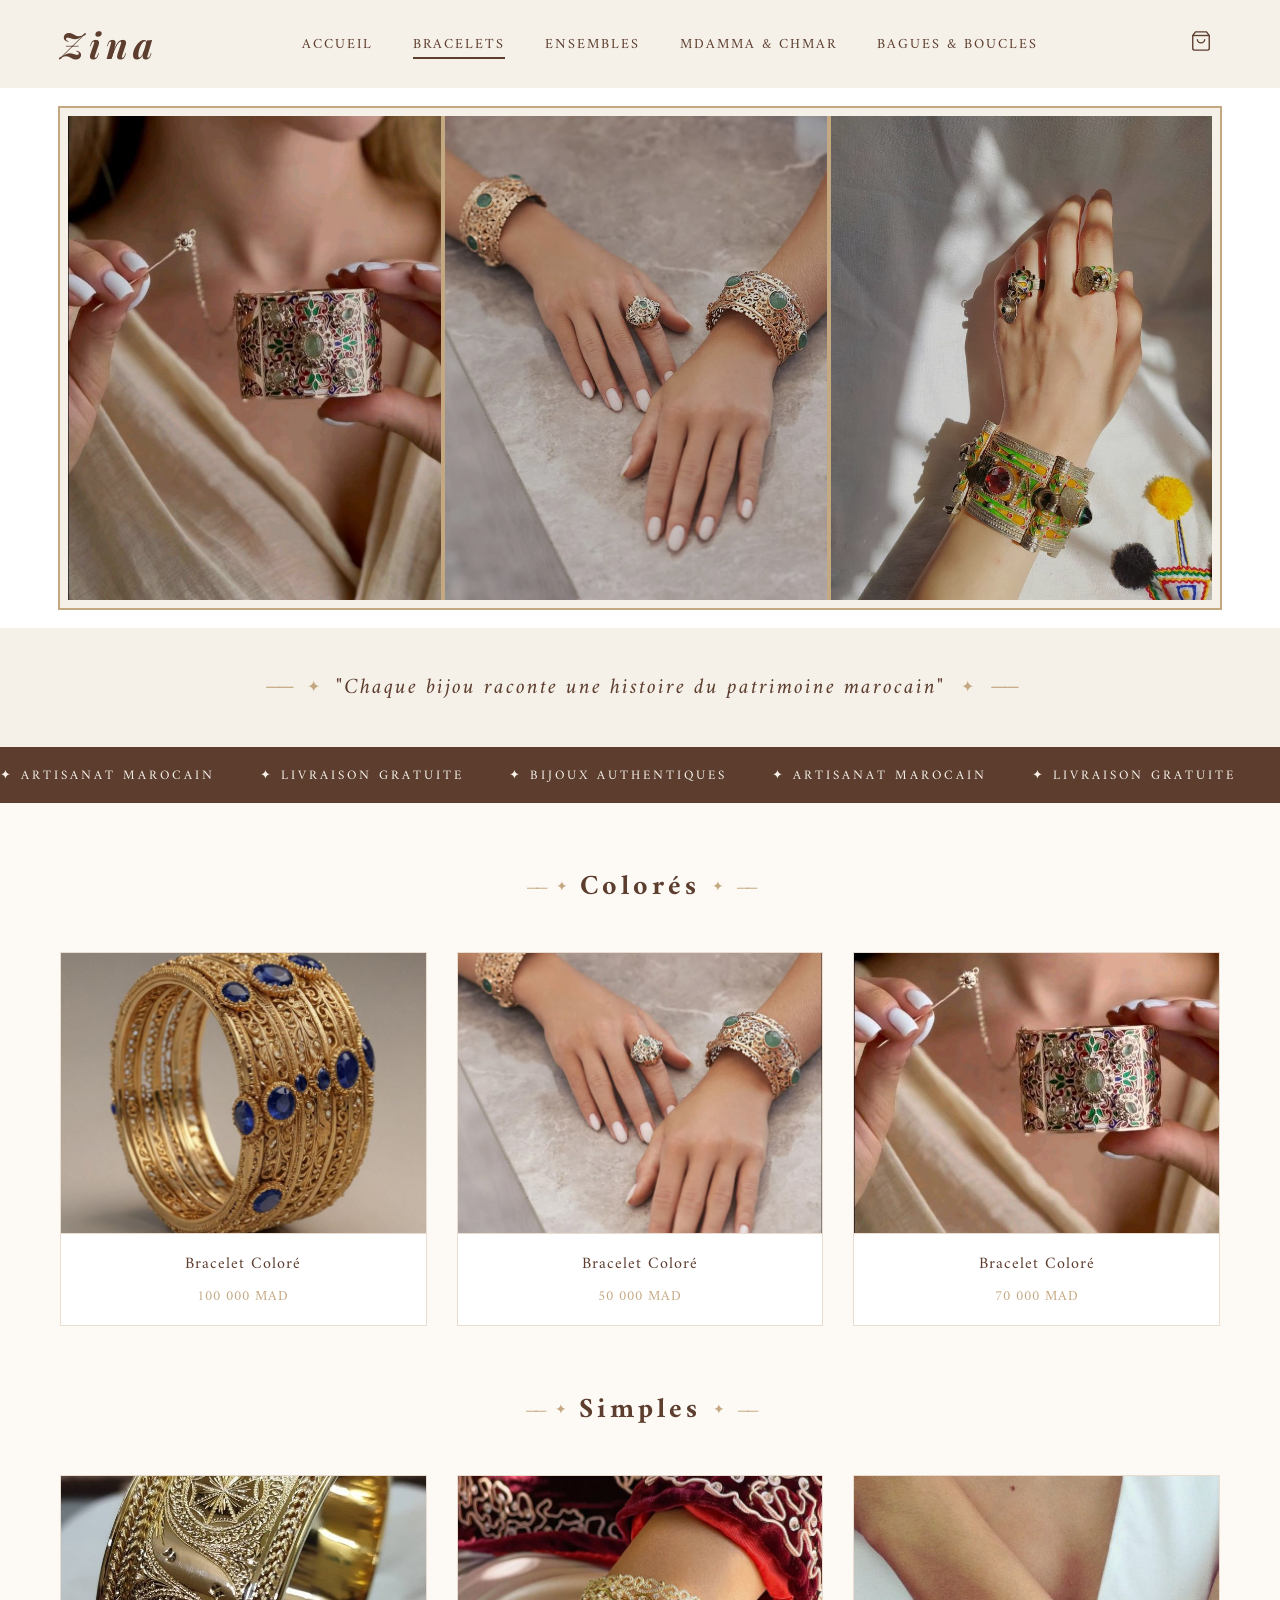
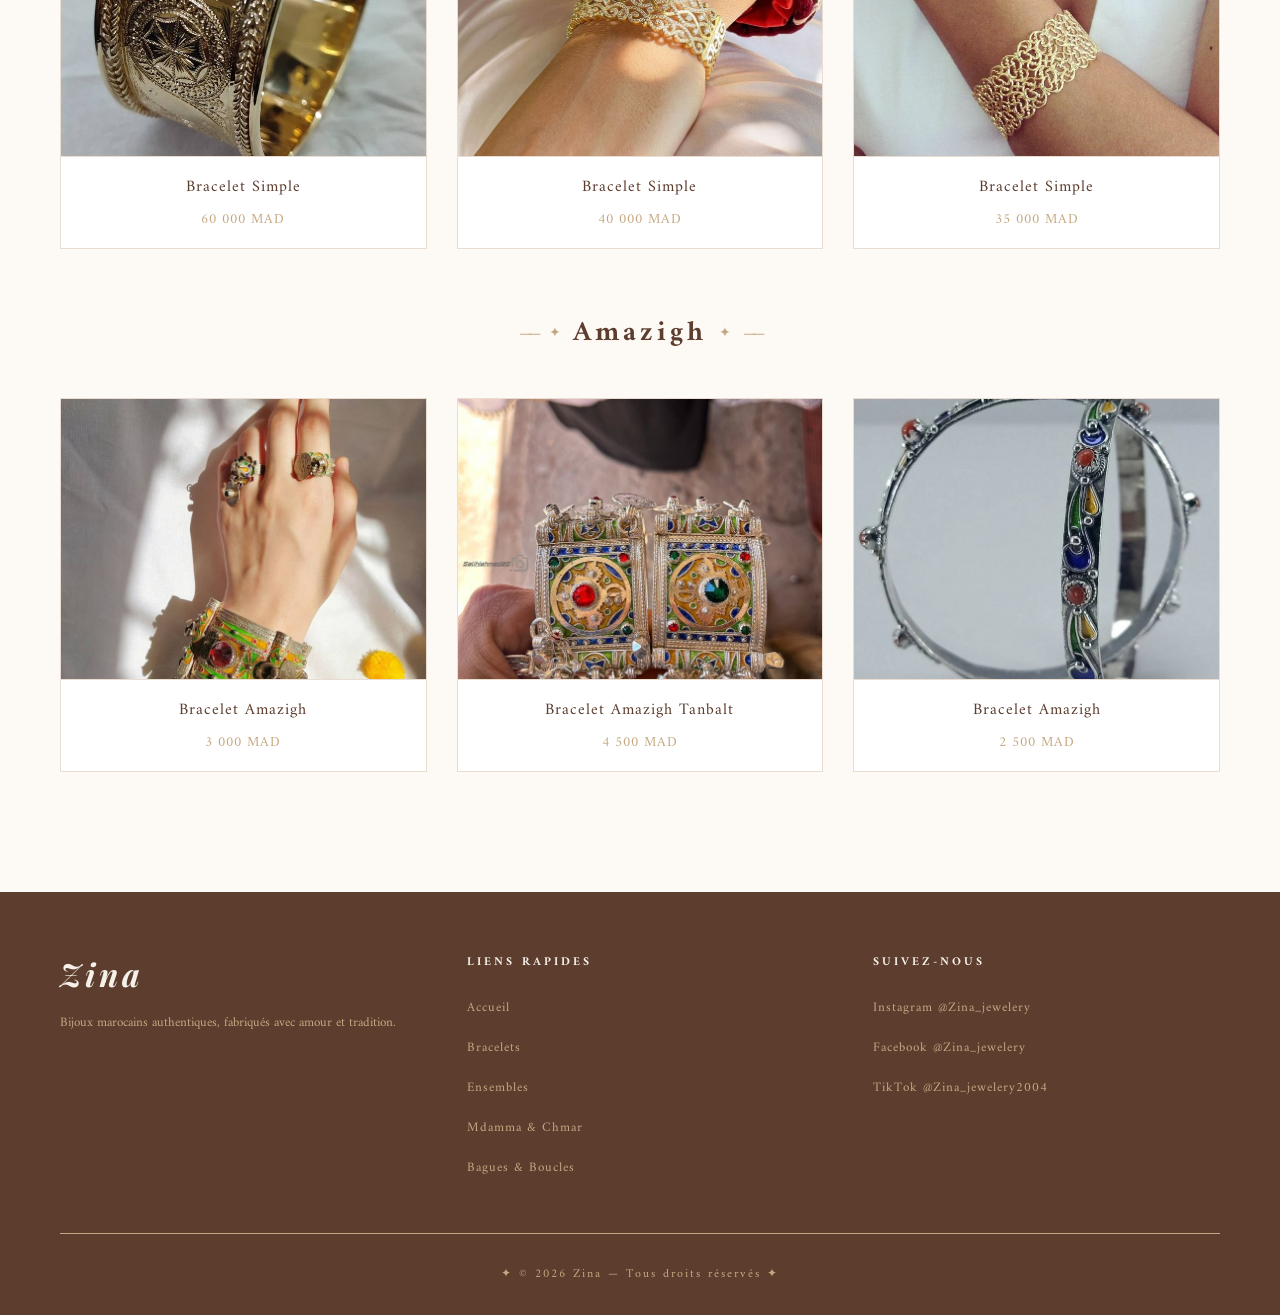
==== commit 3163f8bf: "manal's part" ====
--- a/bracelets.html
+++ b/bracelets.html
@@ -19,7 +19,7 @@
       <ul>
         <li><a href="home.html">Accueil</a></li>
         <li><a href="bracelets.html" class="active">Bracelets</a></li>
-        <li><a href="sets.html">Collections</a></li>
+        <li><a href="sets.html">Ensembles</a></li>
         <li><a href="mdamma.html">Mdamma & Chmar</a></li>
         <li><a href="Rings&Earrings.html">Bagues & Boucles</a></li>
       </ul>
@@ -265,7 +265,7 @@
         <ul class="footer-liens">
           <li><a href="home.html">Accueil</a></li>
           <li><a href="bracelets.html">Bracelets</a></li>
-          <li><a href="sets.html">Collections</a></li>
+          <li><a href="sets.html">Ensembles</a></li>
           <li><a href="mdamma.html">Mdamma & Chmar</a></li>
           <li><a href="Rings&Earrings.html">Bagues & Boucles</a></li>
         </ul>
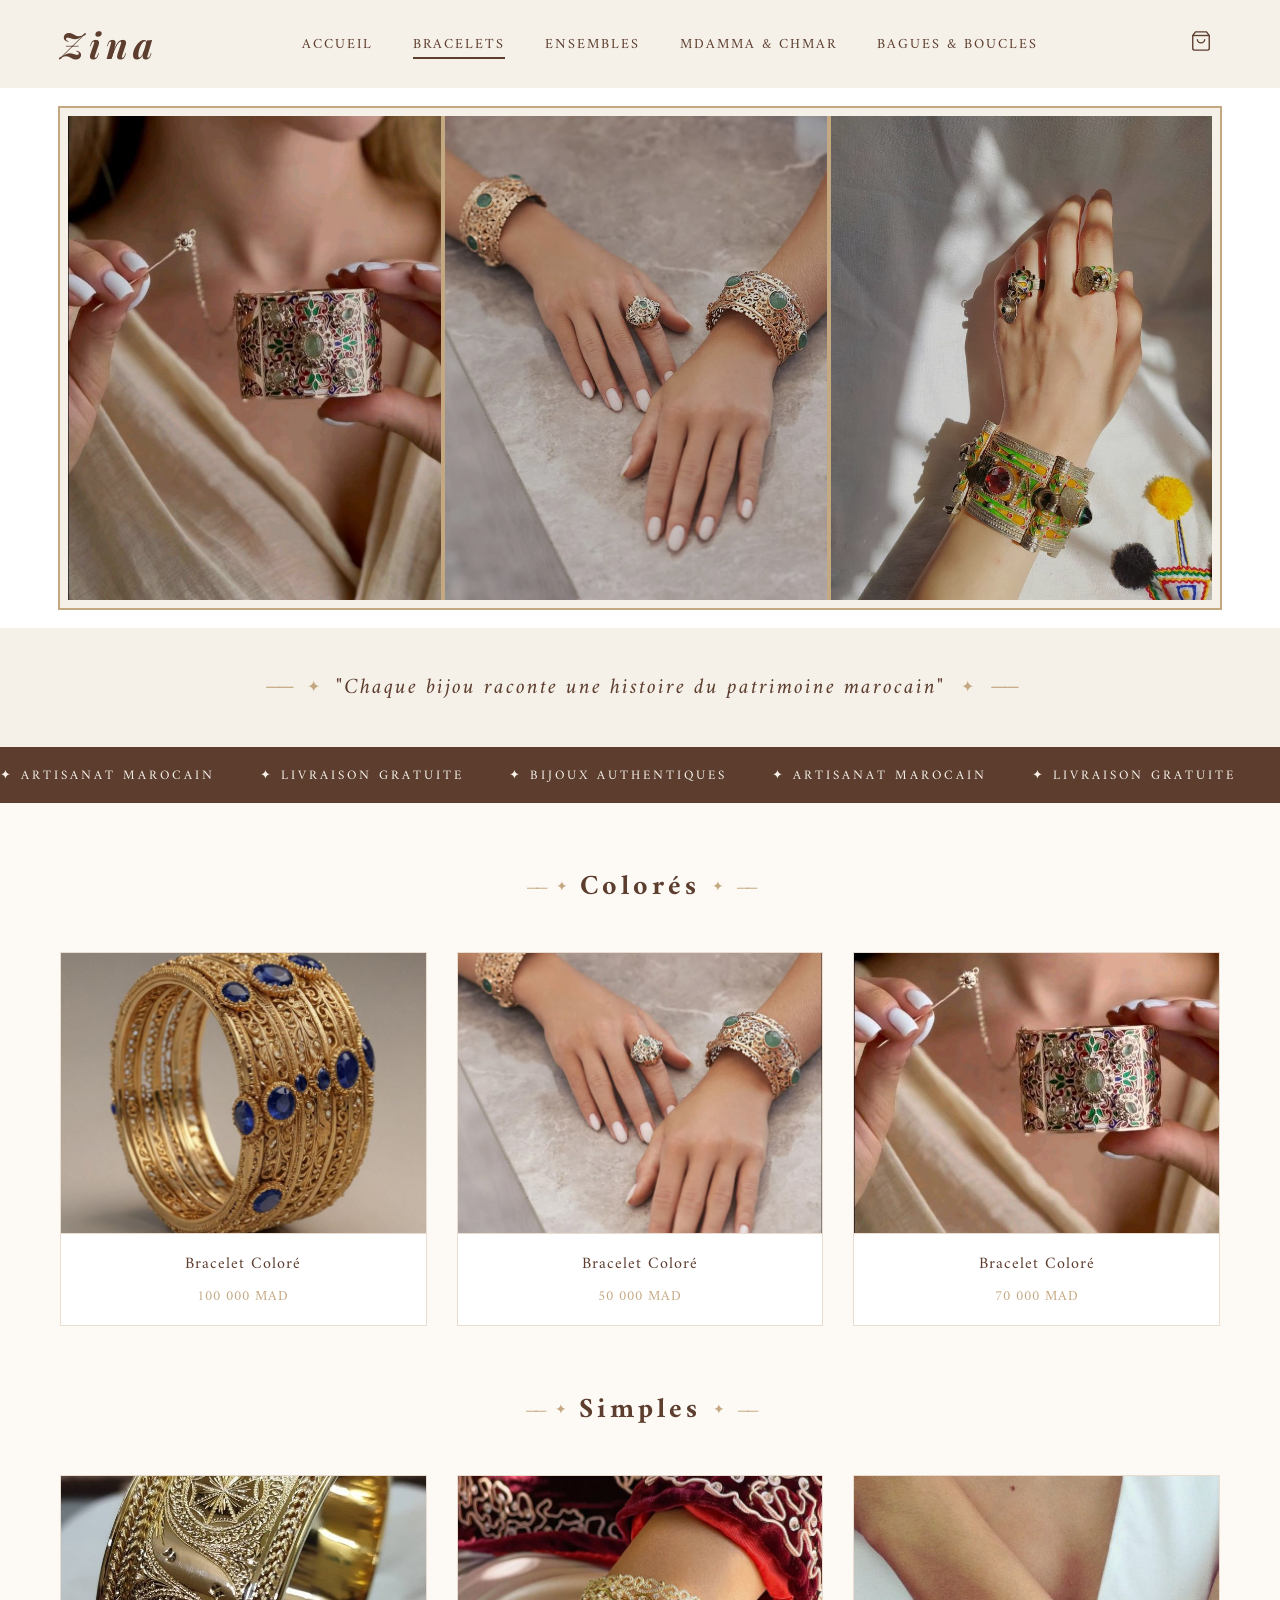
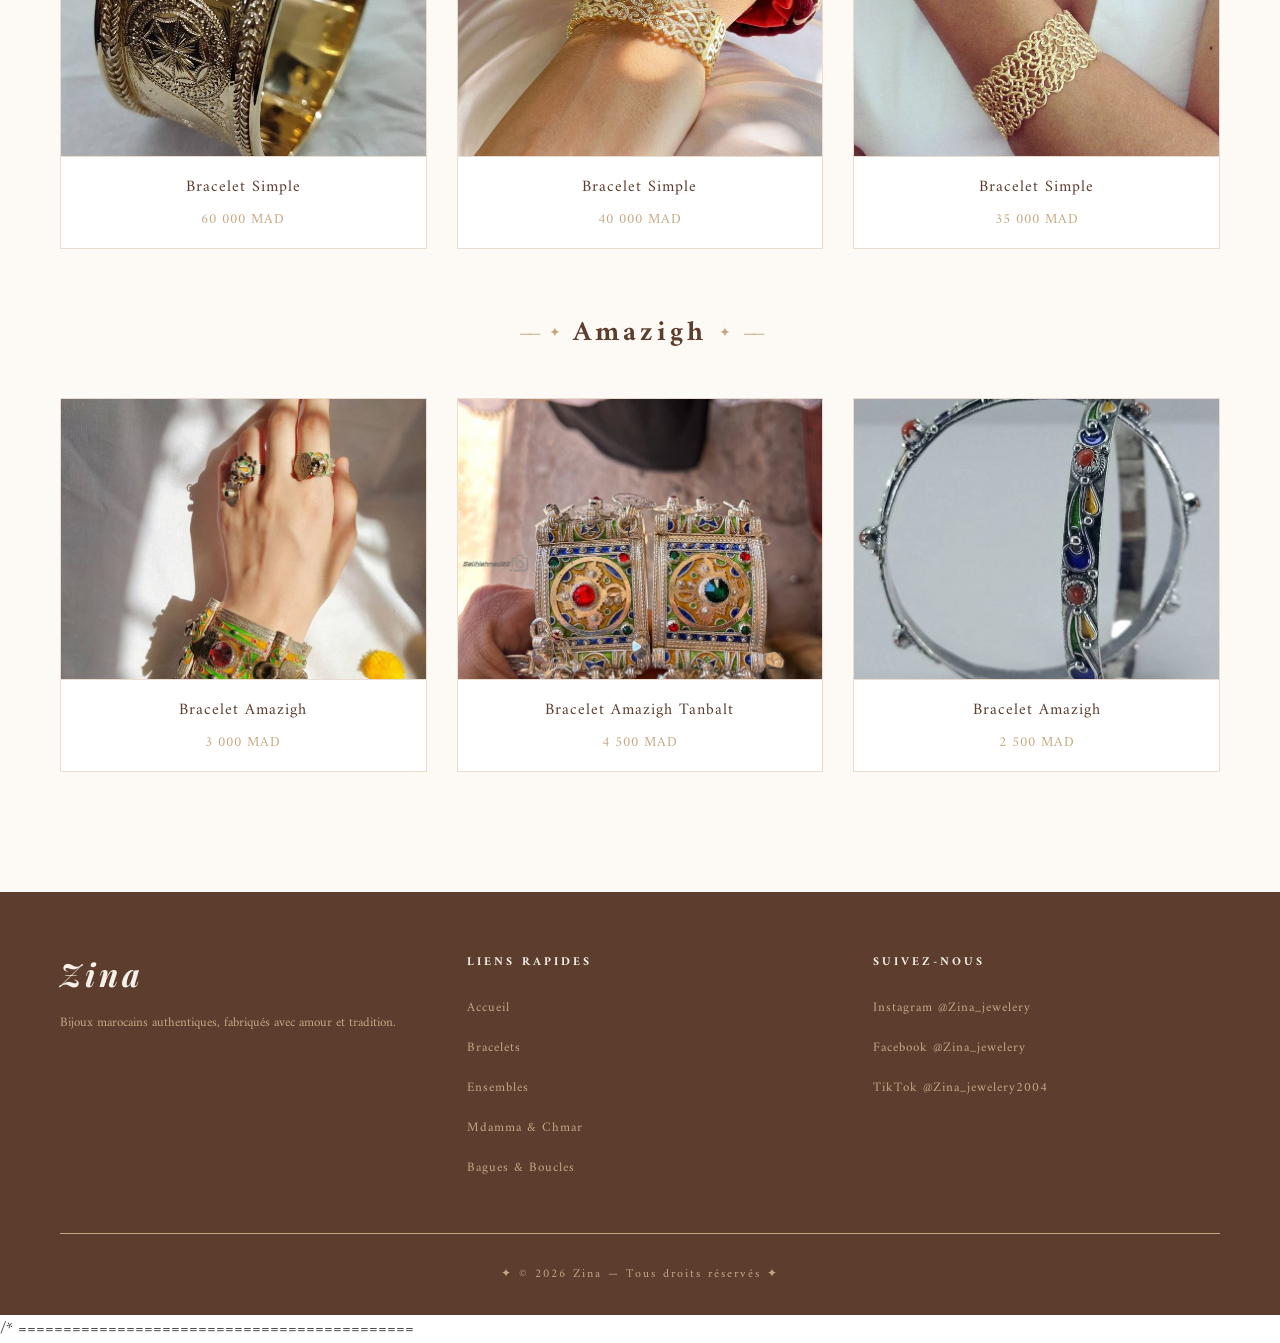
==== commit a479d2aa: "derniers changement" ====
--- a/bracelets.html
+++ b/bracelets.html
@@ -352,64 +352,9 @@
 
   <!-- JAVASCRIPT -->
   <script src="JSShared.js"></script>
-  <script>
+  
     /* ============================================
-       LOGIN MODAL
-    ============================================ */
-    const userIcon = document.getElementById("userIcon");
-    const loginModal = document.getElementById("loginModal");
-    const closeBtn = document.getElementById("closeBtn");
-
-    userIcon.addEventListener("click", function(e) {
-      e.preventDefault();
-      loginModal.style.display = "block";
-    });
-
-    closeBtn.addEventListener("click", function() {
-      loginModal.style.display = "none";
-    });
-
-    window.addEventListener("click", function(e) {
-      if (e.target == loginModal) {
-        loginModal.style.display = "none";
-      }
-    });
-
-    document.getElementById("loginForm").addEventListener("submit", function(e) {
-      e.preventDefault();
-      alert("Connexion réussie à la boutique Zina!");
-      loginModal.style.display = "none";
-    });
-
-    /* ============================================
-       MODAL PRODUIT - bouton ajouter au panier
-       on stocke les infos du produit actuel
-       pour les utiliser quand on clique
-    ============================================ */
-    let produitActuel = {};
-
-    function ouvrirModal(image, nom, prix, description, matiere) {
-      /* stocke les infos du produit actuel */
-      produitActuel = { image, nom, prix };
-
-      document.getElementById('modal-img').src = image;
-      document.getElementById('modal-nom').textContent = nom;
-      document.getElementById('modal-prix').textContent = prix;
-      document.getElementById('modal-desc').textContent = description;
-      document.getElementById('modal-matiere').textContent = 'Matière : ' + matiere;
-      document.getElementById('modal').classList.add('actif');
-    }
-
-    function fermerModal() {
-      document.getElementById('modal').classList.remove('actif');
-    }
-
-    /* bouton ajouter au panier dans le modal */
-    document.getElementById('modal-btn-panier').addEventListener('click', function() {
-      ajouterAuPanier(produitActuel.image, produitActuel.nom, produitActuel.prix);
-      fermerModal();
-    });
-  </script>
+    
 
 </body>
 </html>
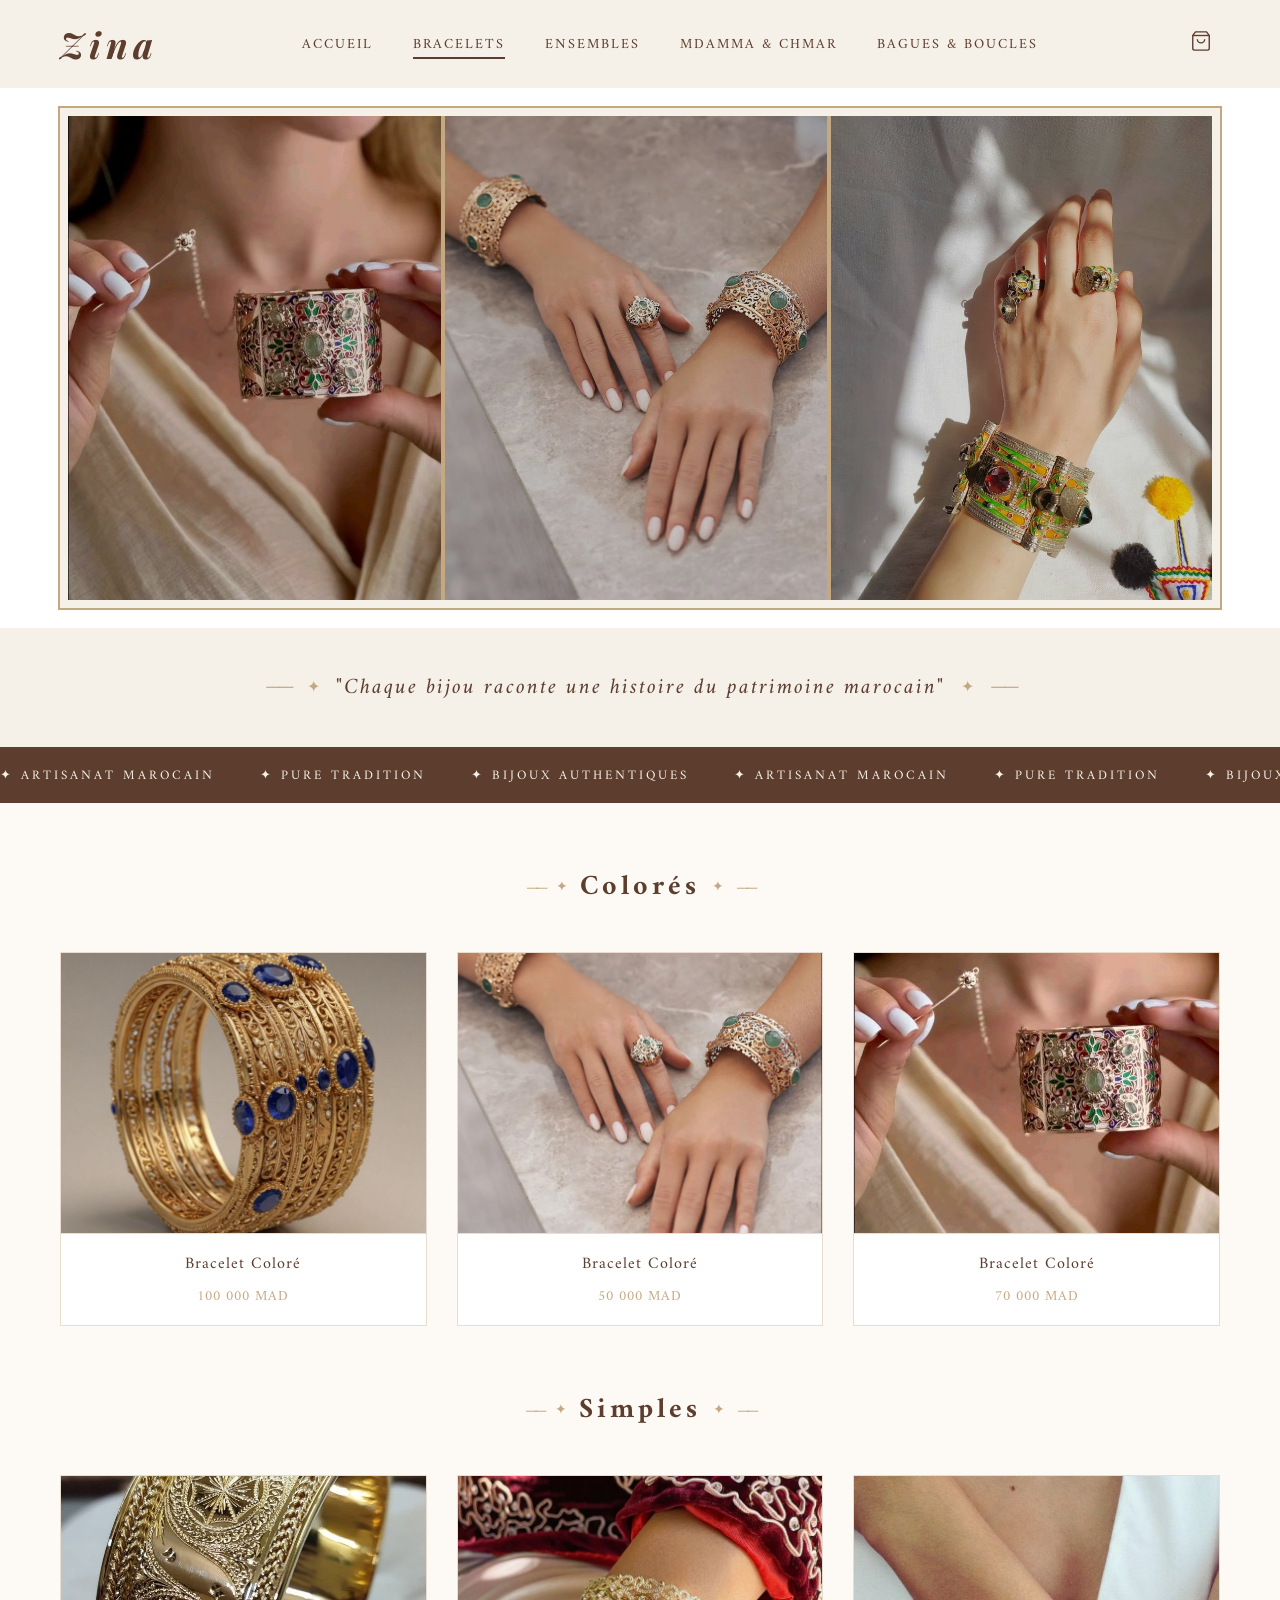
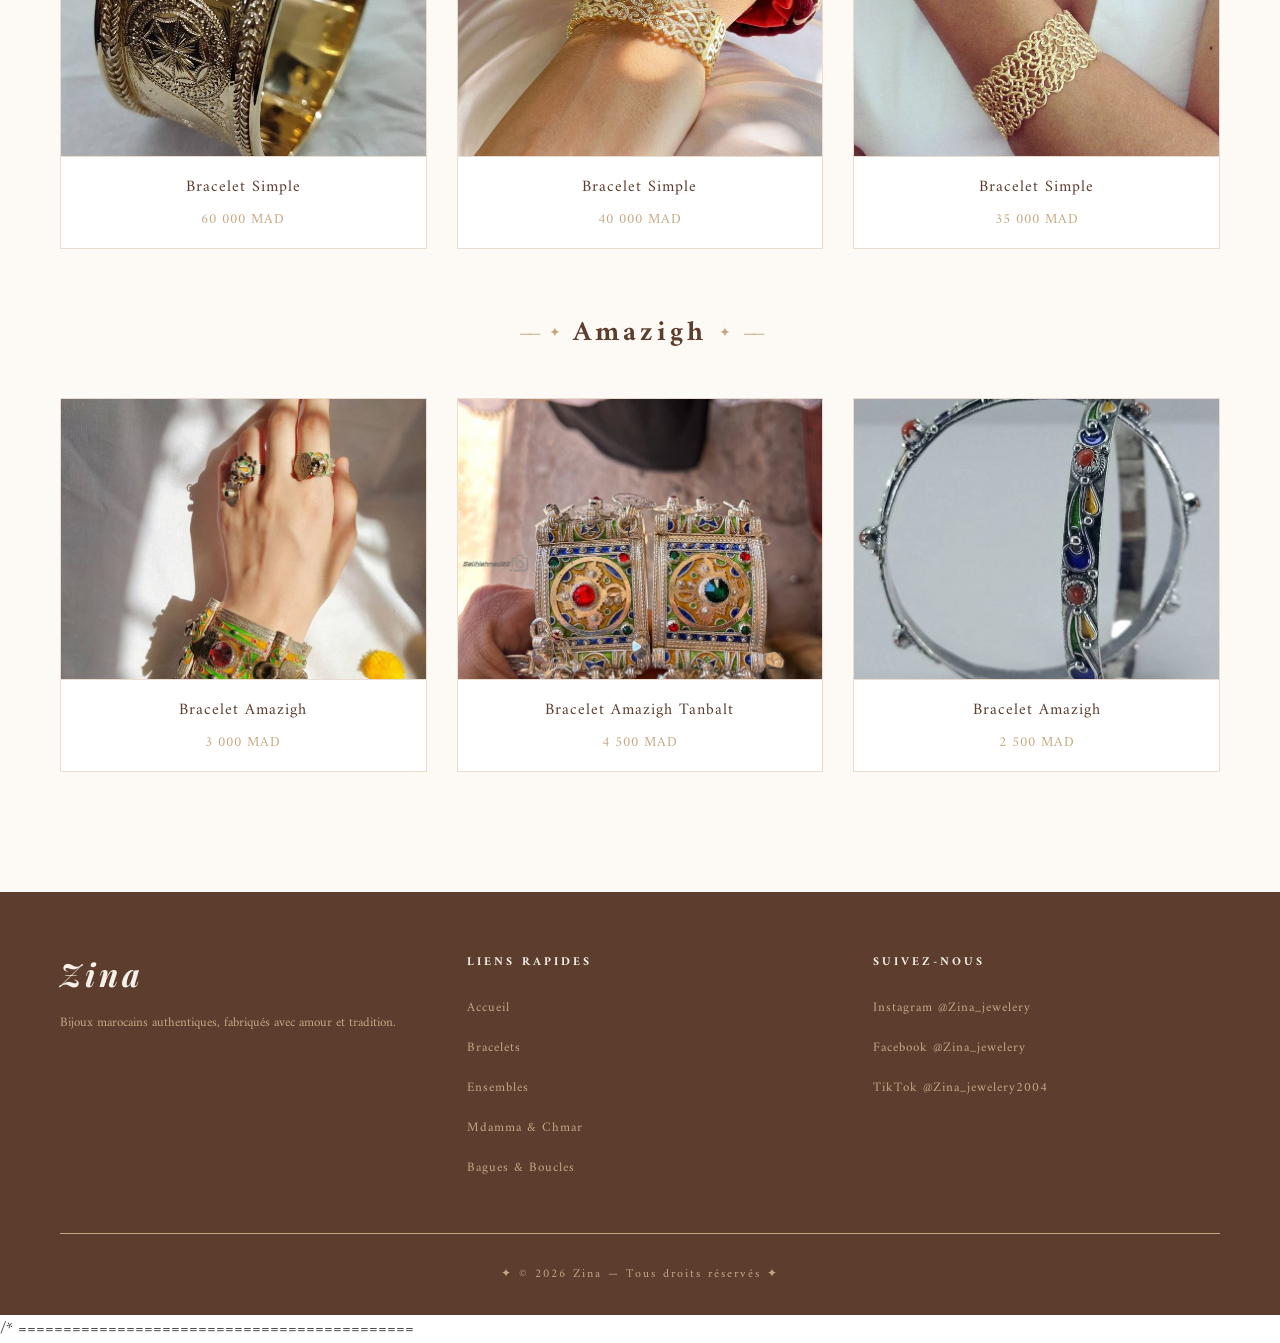
==== commit 18c23c0f: "supprimer livraison gratuit de la bande dans home et bracelets" ====
--- a/bracelets.html
+++ b/bracelets.html
@@ -84,13 +84,13 @@
     <div class="bande">
       <div class="bande-contenu">
         <span>✦ Artisanat Marocain</span>
-        <span>✦ Livraison Gratuite</span>
+        <span>✦ Pure Tradition</span>
         <span>✦ Bijoux Authentiques</span>
         <span>✦ Artisanat Marocain</span>
-        <span>✦ Livraison Gratuite</span>
+        <span>✦ Pure Tradition</span>
         <span>✦ Bijoux Authentiques</span>
         <span>✦ Artisanat Marocain</span>
-        <span>✦ Livraison Gratuite</span>
+        <span>✦ Pure Tradition</span>
         <span>✦ Bijoux Authentiques</span>
       </div>
     </div>
